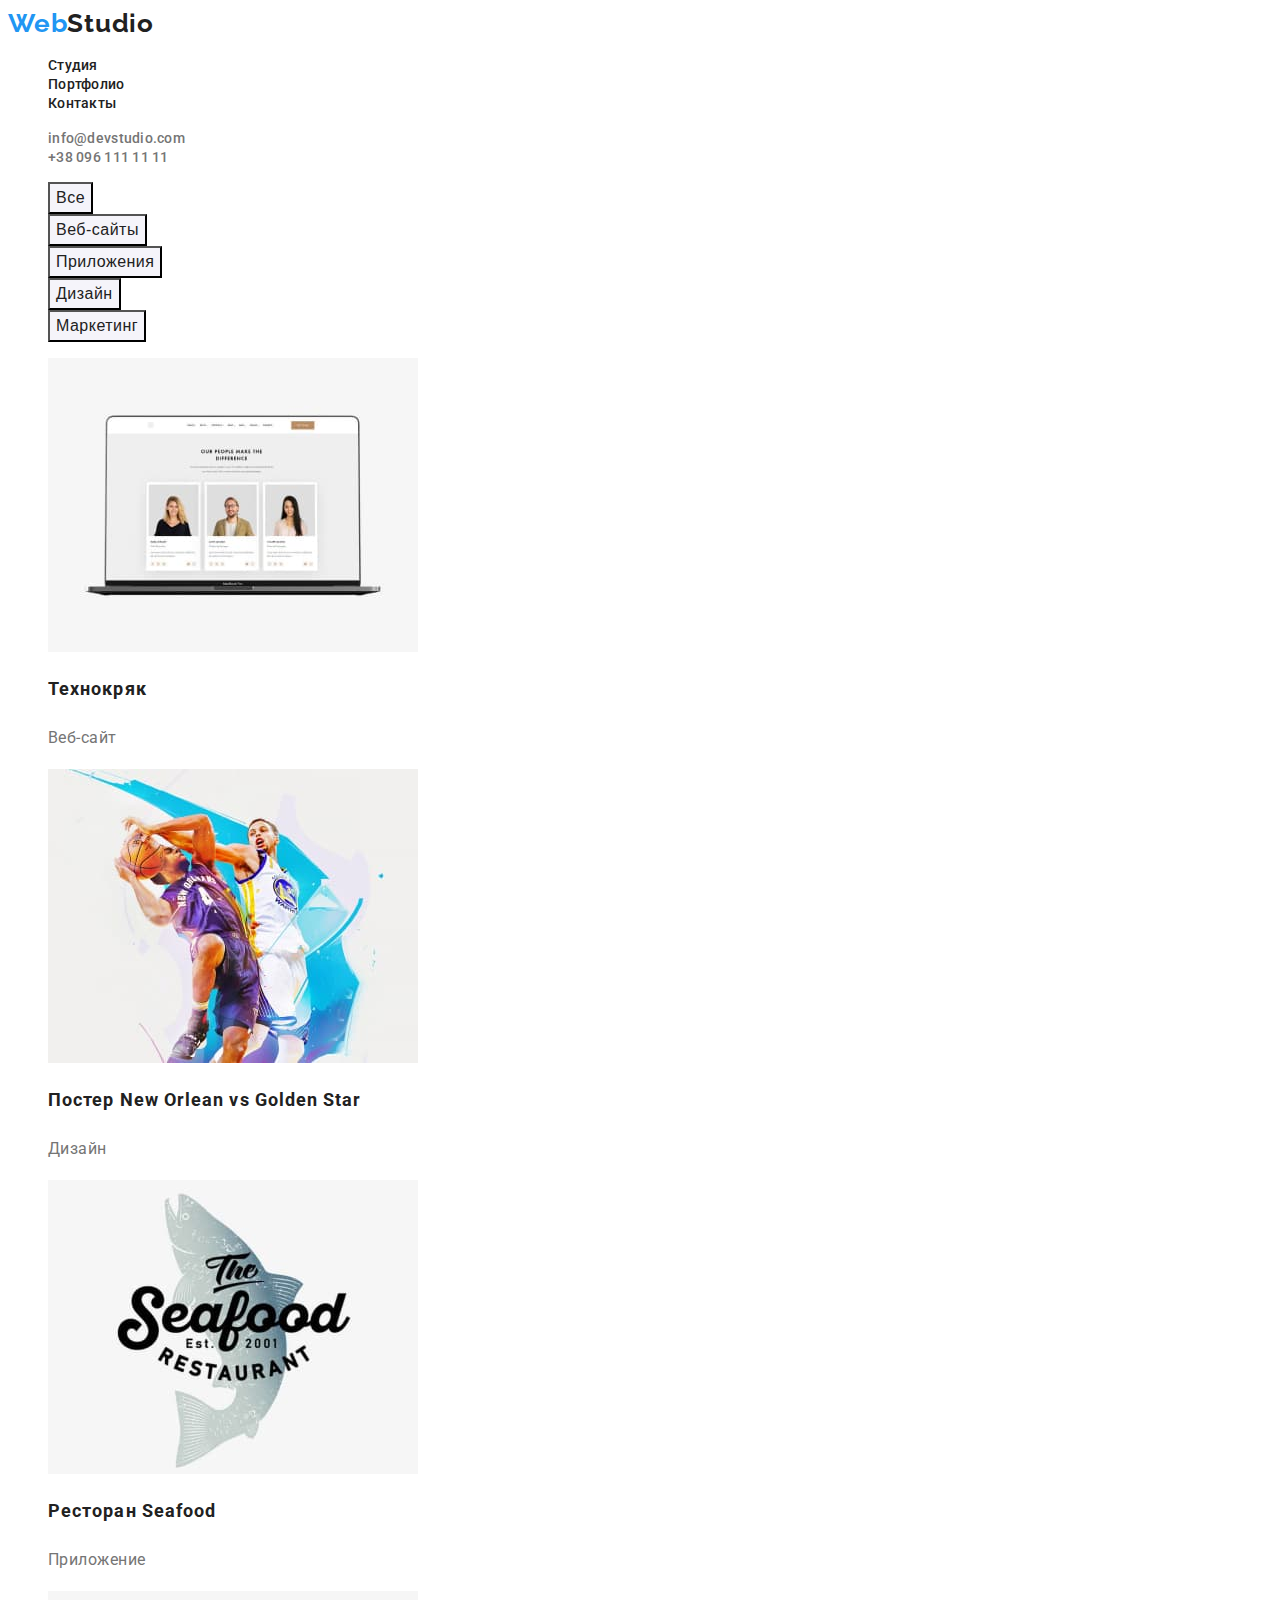
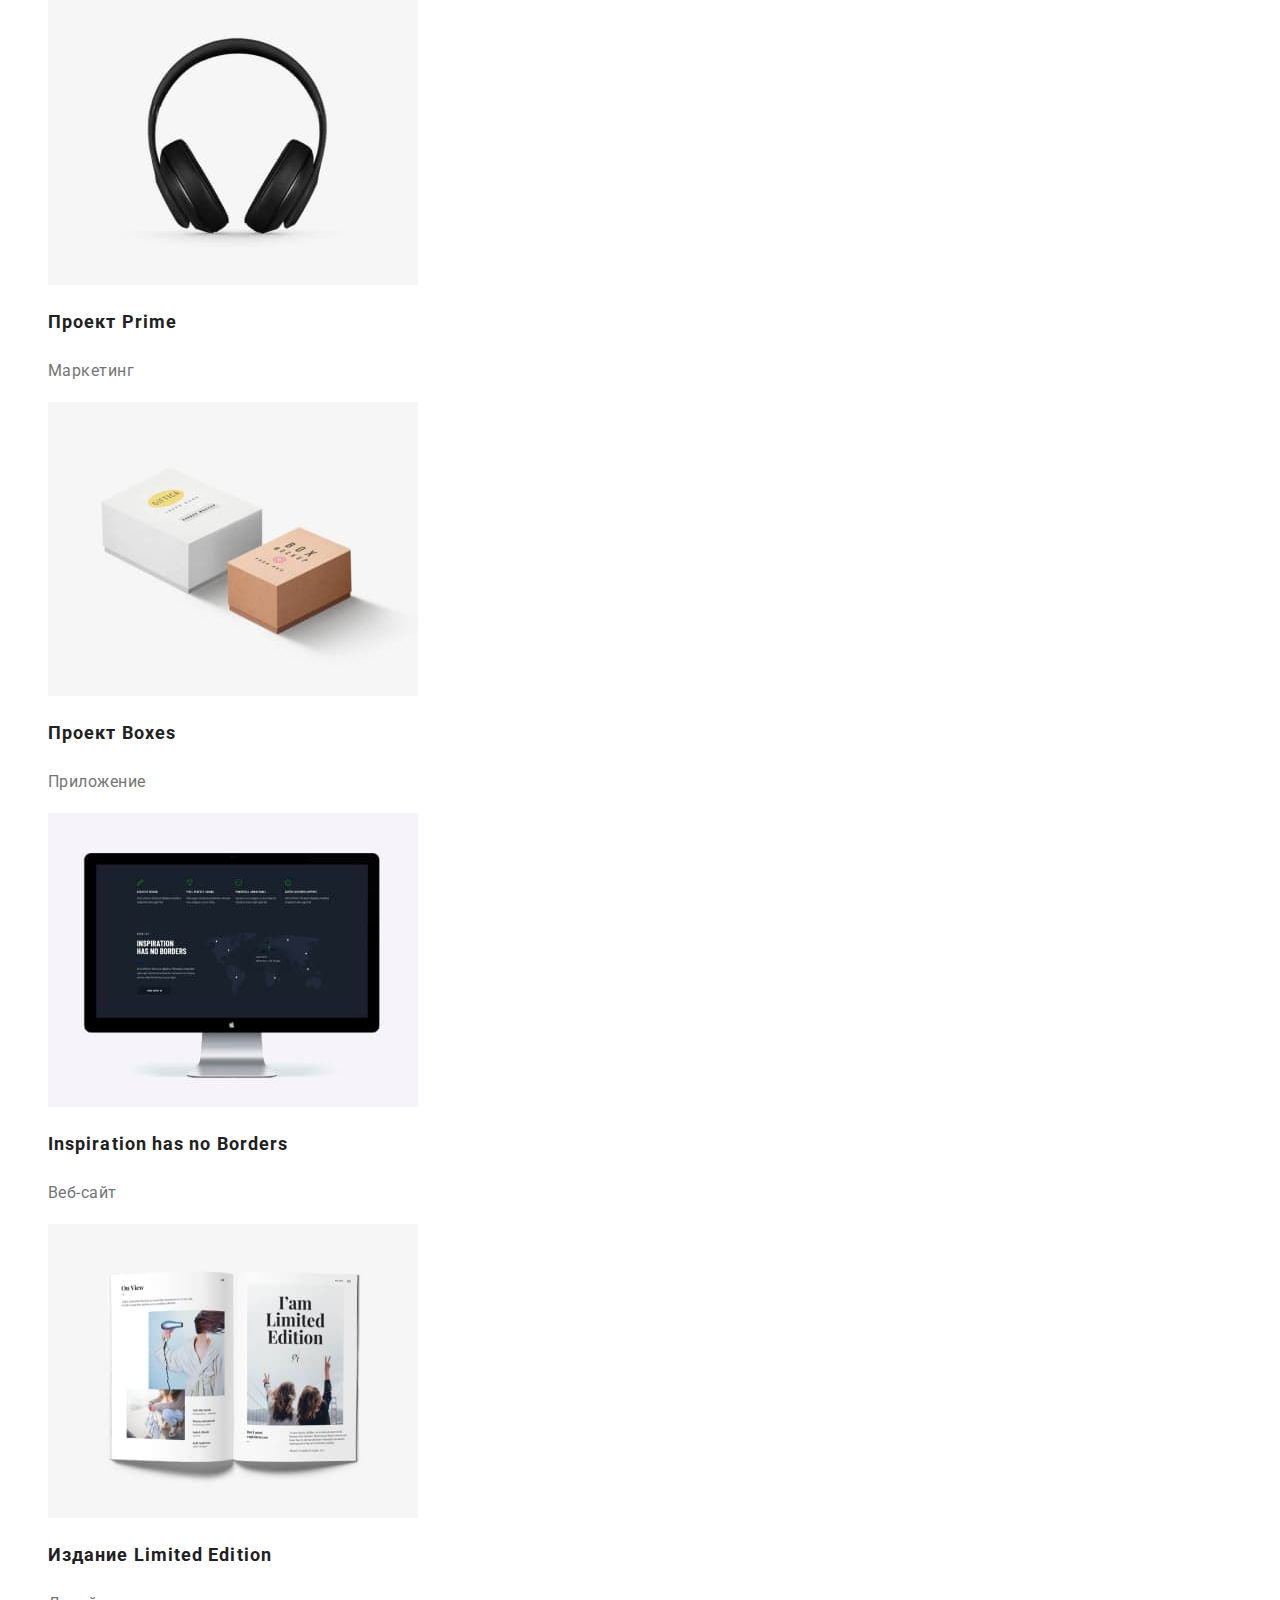
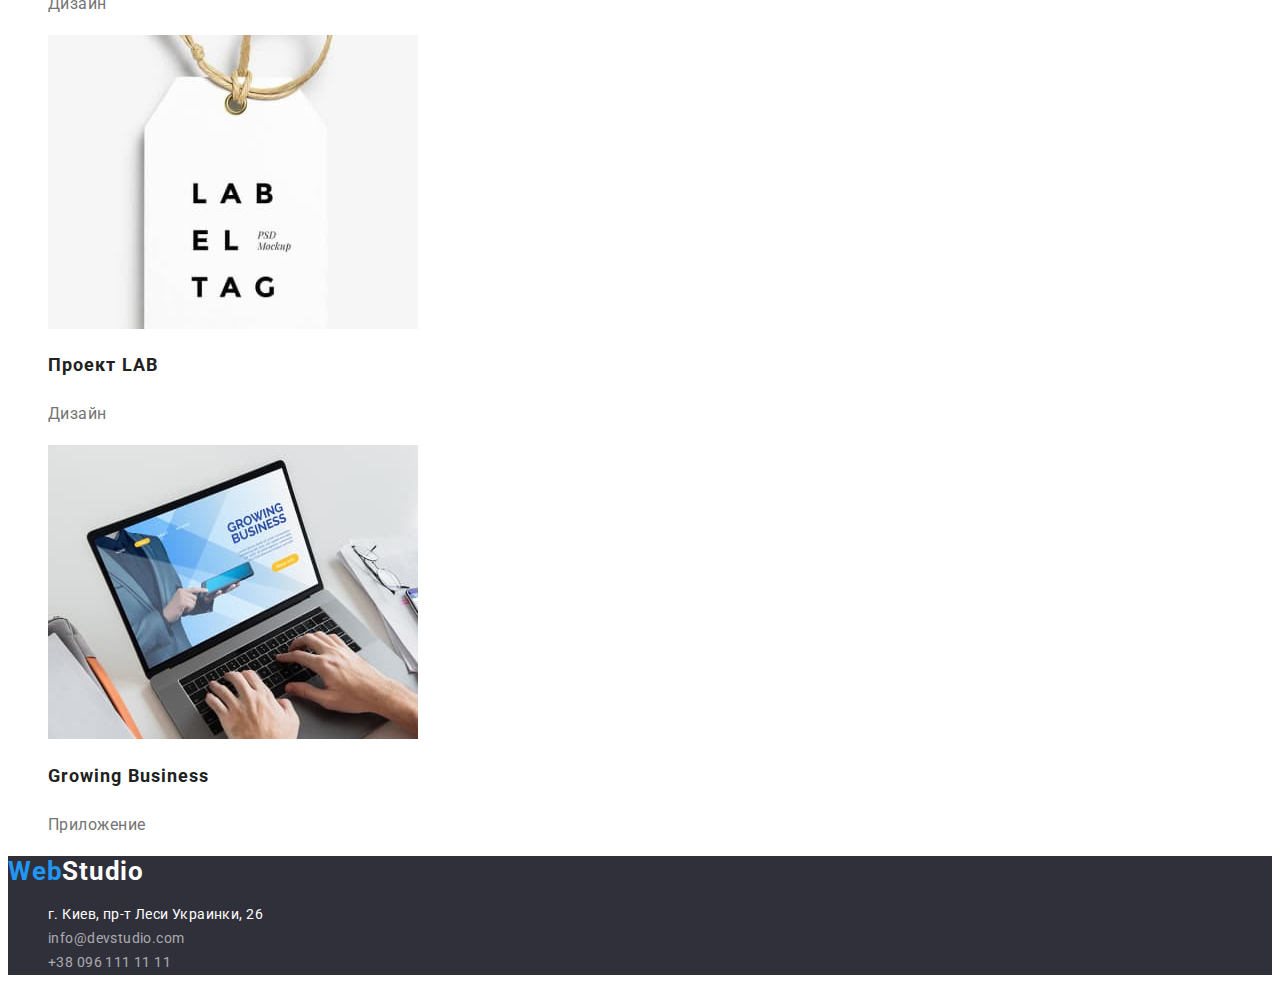
==== portfolio.html @ 075e5635 "111" ====
<!DOCTYPE html>
<html lang="ru">
<head>
    <link href="./css/styles.css" rel="stylesheet"> 
    <link rel="preconnect" href="https://fonts.googleapis.com">
    <link rel="preconnect" href="https://fonts.gstatic.com" crossorigin>
    <link href="https://fonts.googleapis.com/css2?family=Raleway:wght@700&family=Roboto:wght@400;500;700;900&display=swap" rel="stylesheet">
    <meta charset="UTF-8">
    <meta http-equiv="X-UA-Compatible" content="IE=edge">
    <meta name="viewport" content="width=device-width, initial-scale=1.0">
    <title>Portfolio</title>
</head>
<body>
    <!--Шапка страницы-->
    <header class="header">
        <a  class="link header-logo" href="index.html"><span class="logo-span">Web</span>Studio</a>
        <nav class="header-nav">
            <ul class="list header-list">
           <li class="header-item"><a href="index.html" class="link header-link">Студия</a></li>
           <li class="header-item"><a href="portfolio.html" class="link header-link">Портфолио</a></li>
           <li class="header-item"><a href="" class="link header-link">Контакты</a></li>
            </ul>
        </nav>
        <ul class="list header-contact-list">
            <li class="header-contact-item"><a href=" mailto:info@devstudio.com" class="link header-contact-mail">info@devstudio.com</a></li>
            <li class="header-contact-item"><a href="tel:+380961111111" class="link header-contact-tel">+38 096 111 11 11</a></li>
        </ul>
        
    </header>
<main>
    <!--Филтра-->
    <section class="filter">
        <ul class="list filter-list">
            <li class="filter-item"><button type="button" class="filter-button">Все</button></li>
            <li class="filter-item"><button type="button" class="filter-button">Веб-сайты</button></li>
            <li class="filter-item"><button type="button" class="filter-button">Приложения</button></li>
            <li class="filter-item"><button type="button" class="filter-button">Дизайн</button></li>
            <li class="filter-item"><button type="button" class="filter-button">Маркетинг</button></li>
        </ul>
     </section>
     <!--Портфолио-->
     <section class="portfolio">
         <ul class="list portfolio-list">
             <li class="portfolio-item">
                 <img src="./images/portfolio_img_1.jpg" alt="Ноутбук с изображением команды" width="370" height="294">
                 <h2 class="portfolio-project-name">Технокряк</h2>
                 <p class="portfolio-project-class">Веб-сайт</p>
             </li>
             <li class="portfolio-item">
                <img src="./images/portfolio_img_2.jpg" alt="Постер New Orlean vs Golden Star"  width="370" height="294">
                <h2 class="portfolio-project-name">Постер New Orlean vs Golden Star</h2>
                <p class="portfolio-project-class">Дизайн</p>
            </li>
            <li class="portfolio-item">
                <img src="./images/portfolio_img_3.jpg" alt="Логотип ресторана Seafood" width="370" height="294">
                <h2 class="portfolio-project-name">Ресторан Seafood</h2>
                <p class="portfolio-project-class">Приложение</p>
            </li>
            <li class="portfolio-item">
                <img src="./images/portfolio_img_4.jpg" alt="Наушники" width="370" height="294">
                <h2 class="portfolio-project-name">Проект Prime</h2>
                <p class="portfolio-project-class">Маркетинг</p>
            </li>
            <li class="portfolio-item">
                <img src="./images/portfolio_img_5.jpg" alt="Коробки" width="370" height="294">
                <h2 class="portfolio-project-name">Проект Boxes</h2>
                <p class="portfolio-project-class">Приложение</p>
            </li>
            <li class="portfolio-item">
                <img src="./images/portfolio_img_6.jpg" alt="Монитор с изображением Веб-сайта" width="370" height="294">
                <h2 class="portfolio-project-name">Inspiration has no Borders</h2>
                <p class="portfolio-project-class">Веб-сайт</p>
            </li>
            <li class="portfolio-item">
                <img src="./images/portfolio_img_7.jpg" alt="Издание Limited Edition" width="370" height="294">
                <h2 class="portfolio-project-name">Издание Limited Edition</h2>
                <p class="portfolio-project-class">Дизайн</p>
            </li>
            <li class="portfolio-item">
                <img src="./images/portfolio_img_8.jpg" alt="Етикетка с надписью LABEL TAG" width="370" height="294">
                <h2 class="portfolio-project-name">Проект LAB</h2>
                <p class="portfolio-project-class">Дизайн</p>
            </li>
            <li class="portfolio-item">
                <img src="./images/portfolio_img_9.jpg" alt="Розробка приложения Growing Business" width="370" height="294">
                <h2 class="portfolio-project-name">Growing Business</h2>
                <p class="portfolio-project-class">Приложение</p>
            </li>
         </ul>
     </section>


</main>
<footer class="footer">
    <a href="" class="link footer-logo"><span class="logo-span">Web</span>Studio</a>
    <address class="footer-address">
        <ul class="list footer-list">
        <li class="footer-item">
           <a href="https://goo.gl/maps/kdyRsUSUZegwHqDn6" target="_blank" rel="noopener noreferrer"  class="link footer-map">
          г. Киев, пр-т Леси Украинки, 26
           </a>
        </li> 
         <li class="footer-item">
           <a href="mailto:info@devstudio.com"  class="link footer-mail">info@devstudio.com</a>
         </li>
        <li class="footer-item">
          <a href="tel:+380961111111"  class="link footer-tel">+38 096 111 11 11</a>
        </li>
        </ul>
      </address>
</footer>
    
</body>
</html>
---- css/styles.css ----
:root{
--logo-color: #212121;
--light-logo-color: #ffffff;
--header-color: #212121;
--accent-color: #2196F3;
--filter-accent-color: #ffffff;
--filter-accent-background-colod: #2196F3;
--light-background-color: #ffffff;
--dark-background-color: #2F303A;
--gray-background-color: #F5F4FA;
--title-color: #212121;
--text-color: #757575; 
--main-title-color: #ffffff;
--team-background-color: #ffffff;
--team-text-color: #757575;
--contacts-color: #757575;
--address-color: #ffffff;
--filrer-text-color: #212121;
--filter-background-color:#F5F4FA;
--portfolio-name-color: #212121;
--portfolio-project-class-color:#757575;


}
body{
font-family: 'Roboto', sans-serif;
color: #212121;
}
.list{
    list-style: none;
}
.link {
    text-decoration: none;
}
button{
    cursor: pointer;
}
/*--------HEADER-----------*/
.header{
    background-color:var(--light-background-color);
}
.header-logo{
font-family: Raleway;
font-weight: bold;
font-size: 26px;
line-height: 1.19;
letter-spacing: 0.03em;
color: var(--logo-color);
}
.logo-span{
    color: #2196F3;
}
.header-link{
font-weight: 500;
font-size: 14px;
line-height: 1.14;
letter-spacing: 0.02em;
color:var(--header-color)
}
.header-link:hover {
    color: var(--accent-color);
}
.header-contact-mail,
.header-contact-tel{
font-weight: 500;
font-size: 14px;
line-height: 1.14;
letter-spacing: 0.02em;
color: var(--contacts-color);
}
.header-contact-mail:hover{
    color:var(--accent-color)
}.header-contact-tel:hover{
    color:var(--accent-color)
}
/*----------FOOTER---------*/
.footer{
    background-color: var(--dark-background-color);
}
.footer-logo{
font-weight: bold;
font-size: 26px;
line-height: 1.19;
letter-spacing: 0.03em;
color:var(--light-logo-color);
}
.footer-map{
font-weight: normal;
font-style: normal;
font-size: 14px;
line-height: 1.71;
letter-spacing: 0.03em;
color:var(--address-color)
}
.footer-mail,
.footer-tel{
font-style: normal;
font-weight: normal;
font-size: 14px;
line-height: 1.71;
letter-spacing: 0.03em;
color: rgba(255, 255, 255, 0.6);
}


/*---------HERO--------*/
.hero{
    background-color: var(--dark-background-color);
}
.hero-title{
font-weight: 900;
font-size: 44px;
line-height: 1.36;
color:var(--main-title-color)
}
.hero-button{
font-weight: bold;
font-size: 16px;
line-height: 1.875;
letter-spacing: 0.06em;
color: #ffffff;
background-color: #2196F3;
}
/*---------ABOUT----------*/
.about{
background-color: var(--light-background-color);
}
.about-title{
font-weight: bold;
font-size: 14px;
line-height: 1.14;
letter-spacing: 0.03em;
color: var(--title-color);
}
.about-text{
font-weight: normal;
font-size: 14px;
line-height: 1.71;
letter-spacing: 0.03em;
color: var(--text-color);
}
/*----------WORK----------*/
.work{
    background-color: var(--light-background-color);
}
.work-title{
font-weight: bold;
font-size: 36px;
line-height: 1.16;
letter-spacing: 0.03em;
color: var(--title-color);
}
/*---------TEAM------------*/
.team{
    background-color: var(--gray-background-color);
}
.team-title{
font-weight: bold;
font-size: 36px;
line-height: 42px;
letter-spacing: 0.03em;
}
.team-item{
    background-color: var(--team-background-color);
}
.team-people{
font-weight: 500;
font-size: 16px;
line-height: 1.18;
letter-spacing: 0.03em;
color: var(--title-color);
}
.team-position{
font-weight: normal;
font-size: 16px;
line-height: 1.18;
letter-spacing: 0.03em;
color: var(--team-text-color);
}

/*--------------------PORTFOLIO-------------------*/

.filter{
    background-color: var(--light-background-color);
}


.filter-button{
font-weight: 500;
font-size: 16px;
line-height: 1.625;
letter-spacing: 0.03em;
color:var(--filrer-text-color);
background-color: var(--filter-background-color);
}
.filter-button:hover{
color: var(--filter-accent-color);
background-color: var(--filter-accent-background-colod);
}
.portfolio{
    background-color: var(--light-background-color);
}
.portfolio-item{
    background-color: var(--light-background-color);
}
.portfolio-project-name{
    font-weight: bold;
    font-size: 18px;
    line-height: 2;
    letter-spacing: 0.06em;
    color: var(--portfolio-name-color);
}
.portfolio-project-class{
    font-weight: normal;
    font-size: 16px;
    line-height: 1.875;
    letter-spacing: 0.03em;
    color: var(--portfolio-project-class-color);
}
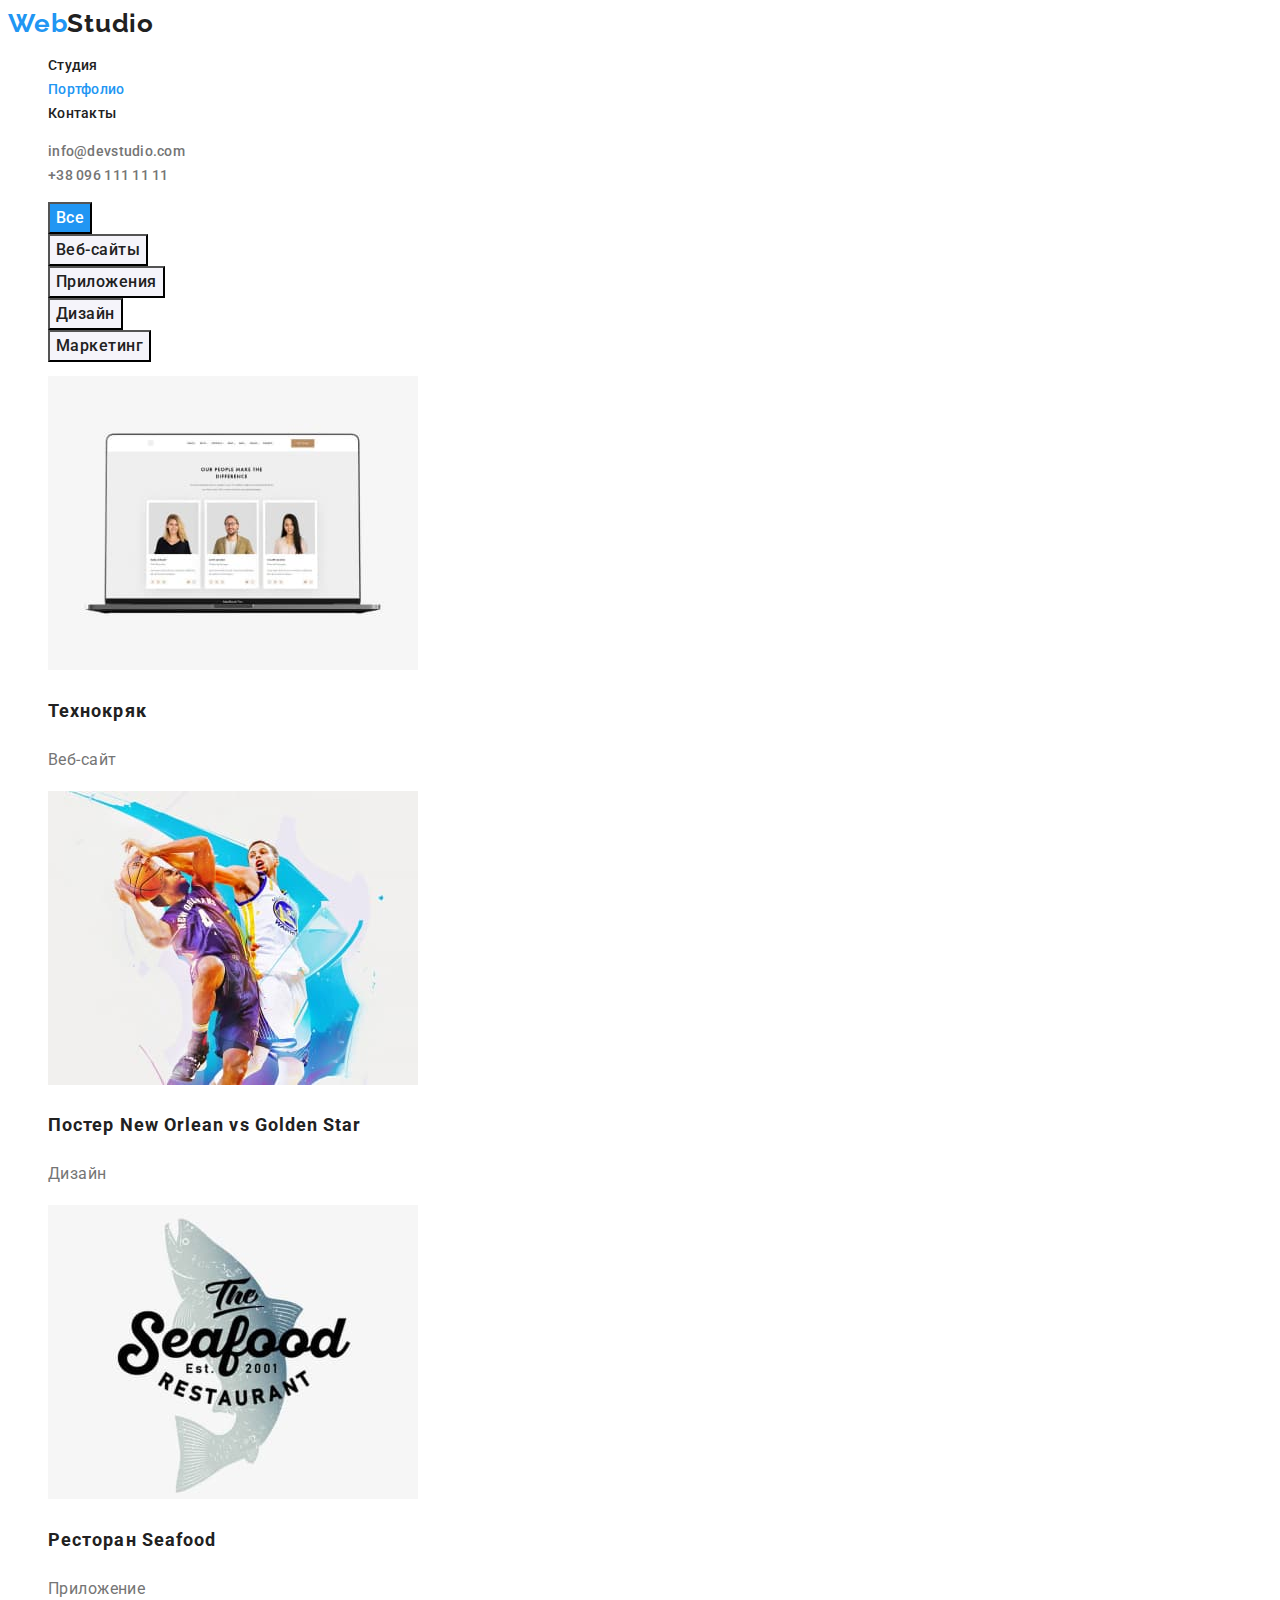
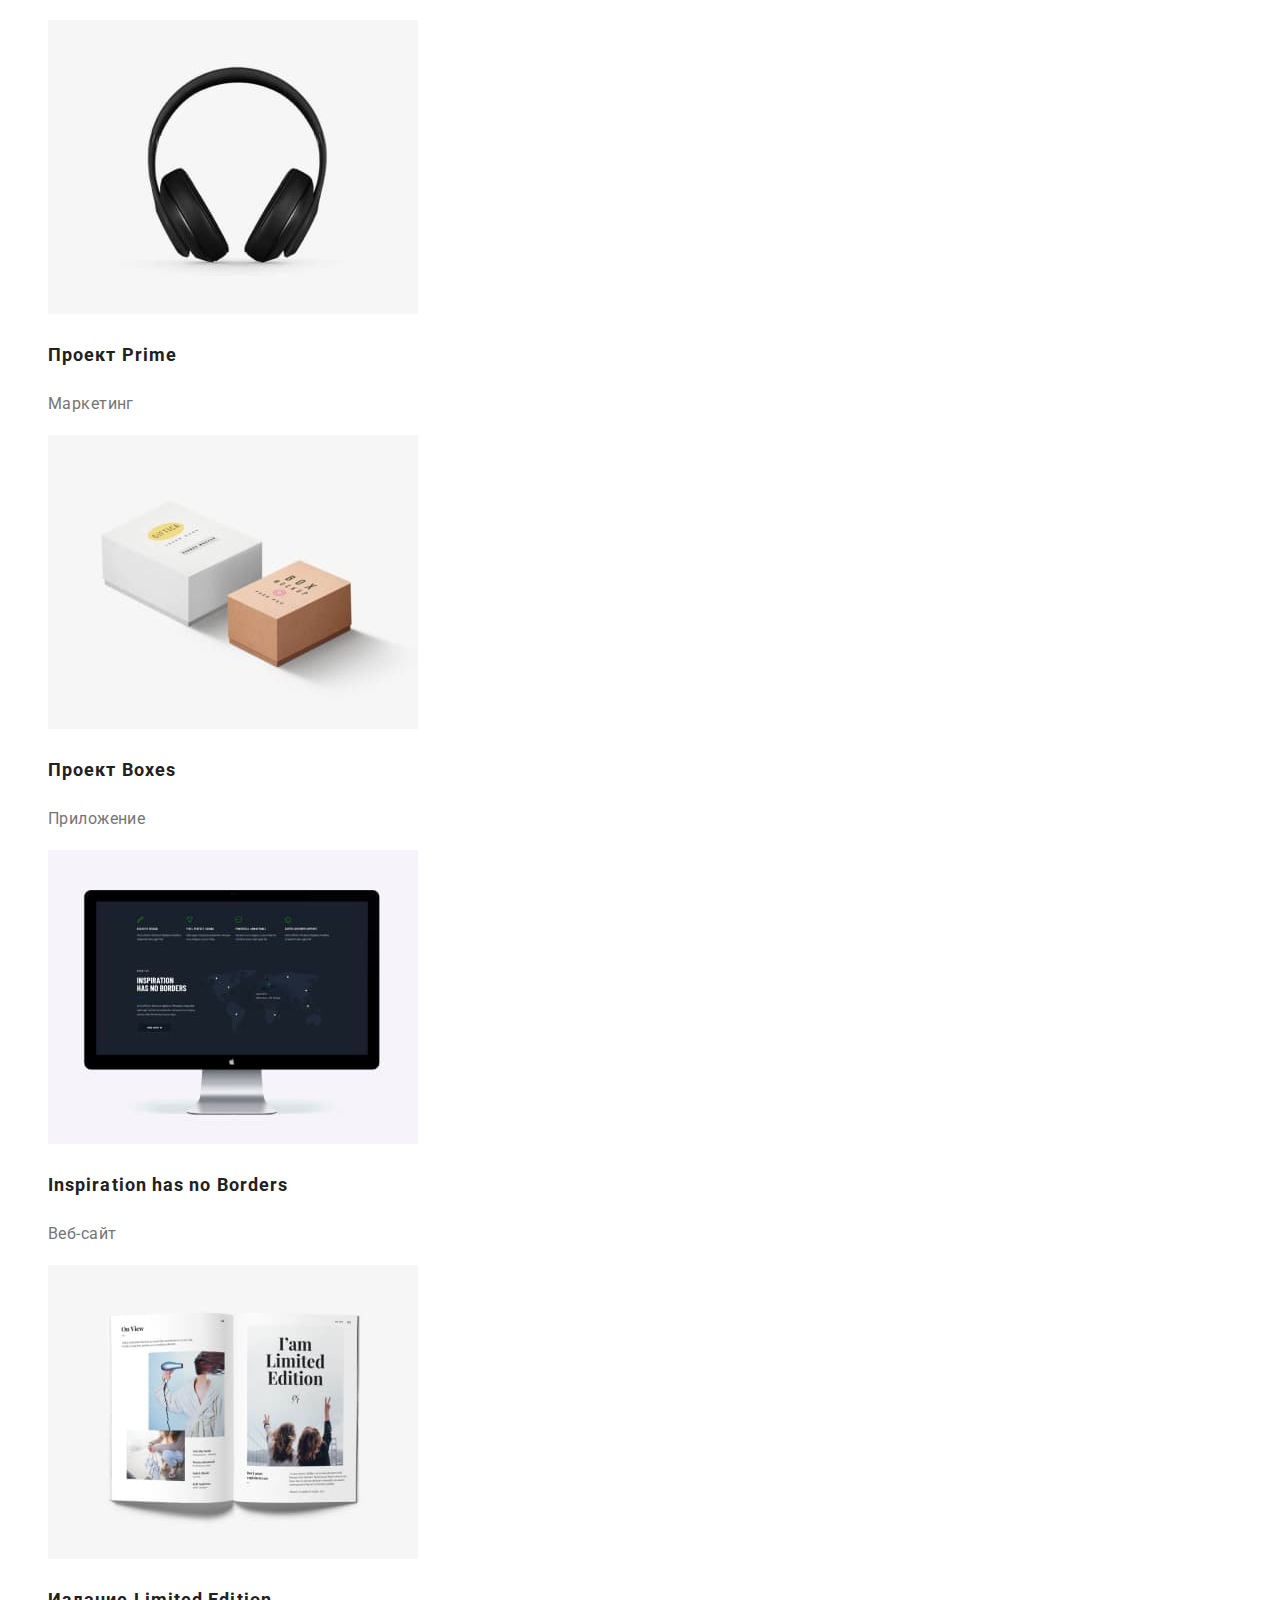
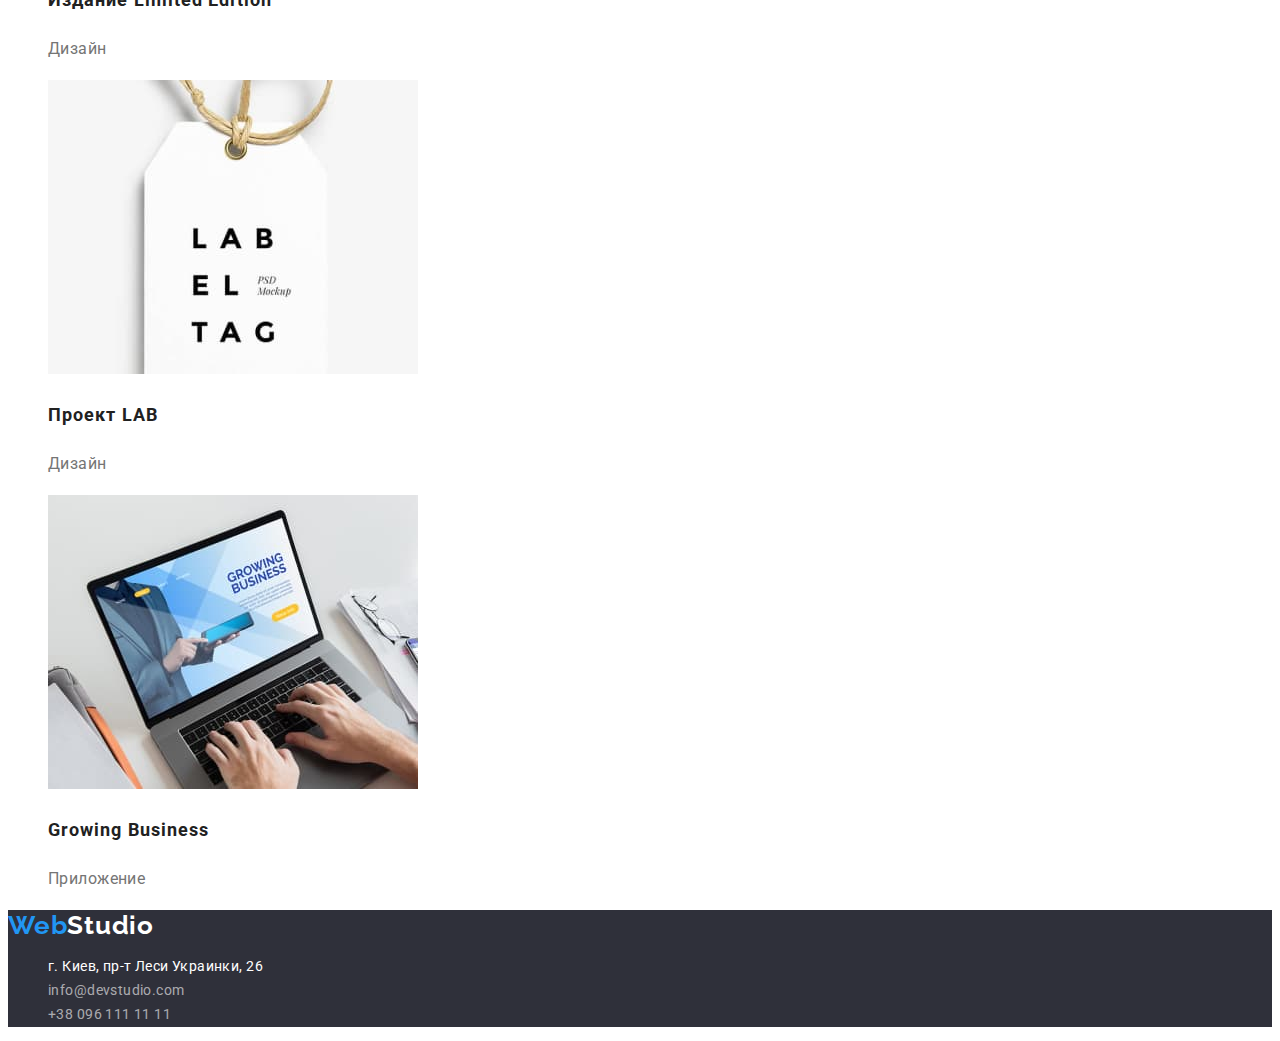
==== commit 41696058: "допрацьоване дз2" ====
--- a/portfolio.html
+++ b/portfolio.html
@@ -11,80 +11,96 @@
     <title>Portfolio</title>
 </head>
 <body>
-    <!--Шапка страницы-->
-    <header class="header">
-        <a  class="link header-logo" href="index.html"><span class="logo-span">Web</span>Studio</a>
+<header class="header">
+        <a  class="link logo" href="index.html">Web<span class="header-logo-span">Studio</span></a>
         <nav class="header-nav">
             <ul class="list header-list">
-           <li class="header-item"><a href="index.html" class="link header-link">Студия</a></li>
-           <li class="header-item"><a href="portfolio.html" class="link header-link">Портфолио</a></li>
+           <li class="header-item"><a href="index.html" class="link header-link ">Студия</a></li>
+           <li class="header-item"><a href="portfolio.html" class="link header-link current-link">Портфолио</a></li>
            <li class="header-item"><a href="" class="link header-link">Контакты</a></li>
             </ul>
         </nav>
         <ul class="list header-contact-list">
-            <li class="header-contact-item"><a href=" mailto:info@devstudio.com" class="link header-contact-mail">info@devstudio.com</a></li>
-            <li class="header-contact-item"><a href="tel:+380961111111" class="link header-contact-tel">+38 096 111 11 11</a></li>
+            <li class="header-contact-item"><a href=" mailto:info@devstudio.com" class="link header-link">info@devstudio.com</a></li>
+            <li class="header-contact-item"><a href="tel:+380961111111" class="link header-link">+38 096 111 11 11</a></li>
         </ul>
         
-    </header>
+</header>
 <main>
-    <!--Филтра-->
-    <section class="filter">
+ <!--Портфолио-->
+    <section class="portfolio">
+        <h1 class="visually-hidden">Нашы работы</h1>
         <ul class="list filter-list">
-            <li class="filter-item"><button type="button" class="filter-button">Все</button></li>
+            <li class="filter-item"><button type="button" class="filter-button current-filter">Все</button></li>
             <li class="filter-item"><button type="button" class="filter-button">Веб-сайты</button></li>
             <li class="filter-item"><button type="button" class="filter-button">Приложения</button></li>
             <li class="filter-item"><button type="button" class="filter-button">Дизайн</button></li>
             <li class="filter-item"><button type="button" class="filter-button">Маркетинг</button></li>
         </ul>
-     </section>
-     <!--Портфолио-->
-     <section class="portfolio">
+
          <ul class="list portfolio-list">
              <li class="portfolio-item">
+                <a href="" target="_blank" rel="noopener noreferrer" class="link">
                  <img src="./images/portfolio_img_1.jpg" alt="Ноутбук с изображением команды" width="370" height="294">
                  <h2 class="portfolio-project-name">Технокряк</h2>
                  <p class="portfolio-project-class">Веб-сайт</p>
+                </a>
              </li>
              <li class="portfolio-item">
+                <a href="" target="_blank" rel="noopener noreferrer" class="link">
                 <img src="./images/portfolio_img_2.jpg" alt="Постер New Orlean vs Golden Star"  width="370" height="294">
                 <h2 class="portfolio-project-name">Постер New Orlean vs Golden Star</h2>
                 <p class="portfolio-project-class">Дизайн</p>
+                </a>
             </li>
             <li class="portfolio-item">
+                <a href="" target="_blank" rel="noopener noreferrer" class="link">
                 <img src="./images/portfolio_img_3.jpg" alt="Логотип ресторана Seafood" width="370" height="294">
                 <h2 class="portfolio-project-name">Ресторан Seafood</h2>
                 <p class="portfolio-project-class">Приложение</p>
+                </a>
             </li>
             <li class="portfolio-item">
+                <a href="" target="_blank" rel="noopener noreferrer" class="link">
                 <img src="./images/portfolio_img_4.jpg" alt="Наушники" width="370" height="294">
                 <h2 class="portfolio-project-name">Проект Prime</h2>
                 <p class="portfolio-project-class">Маркетинг</p>
+                </a>
             </li>
             <li class="portfolio-item">
+                <a href="" target="_blank" rel="noopener noreferrer" class="link">
                 <img src="./images/portfolio_img_5.jpg" alt="Коробки" width="370" height="294">
                 <h2 class="portfolio-project-name">Проект Boxes</h2>
                 <p class="portfolio-project-class">Приложение</p>
+                </a>
             </li>
             <li class="portfolio-item">
+                <a href="" target="_blank" rel="noopener noreferrer" class="link">
                 <img src="./images/portfolio_img_6.jpg" alt="Монитор с изображением Веб-сайта" width="370" height="294">
                 <h2 class="portfolio-project-name">Inspiration has no Borders</h2>
                 <p class="portfolio-project-class">Веб-сайт</p>
+                </a>
             </li>
             <li class="portfolio-item">
+                <a href="" target="_blank" rel="noopener noreferrer" class="link">
                 <img src="./images/portfolio_img_7.jpg" alt="Издание Limited Edition" width="370" height="294">
                 <h2 class="portfolio-project-name">Издание Limited Edition</h2>
                 <p class="portfolio-project-class">Дизайн</p>
+                </a>
             </li>
             <li class="portfolio-item">
+                <a href="" target="_blank" rel="noopener noreferrer" class="link">
                 <img src="./images/portfolio_img_8.jpg" alt="Етикетка с надписью LABEL TAG" width="370" height="294">
                 <h2 class="portfolio-project-name">Проект LAB</h2>
                 <p class="portfolio-project-class">Дизайн</p>
+                </a>
             </li>
             <li class="portfolio-item">
+                <a href="" target="_blank" rel="noopener noreferrer" class="link">
                 <img src="./images/portfolio_img_9.jpg" alt="Розробка приложения Growing Business" width="370" height="294">
                 <h2 class="portfolio-project-name">Growing Business</h2>
                 <p class="portfolio-project-class">Приложение</p>
+                </a>
             </li>
          </ul>
      </section>
@@ -92,19 +108,19 @@
 
 </main>
 <footer class="footer">
-    <a href="" class="link footer-logo"><span class="logo-span">Web</span>Studio</a>
+    <a href="" class="link logo">Web<span class="footer-logo-span">Studio</span></a>
     <address class="footer-address">
         <ul class="list footer-list">
         <li class="footer-item">
-           <a href="https://goo.gl/maps/kdyRsUSUZegwHqDn6" target="_blank" rel="noopener noreferrer"  class="link footer-map">
+           <a href="https://goo.gl/maps/kdyRsUSUZegwHqDn6" target="_blank" rel="noopener noreferrer"  class="link footer-link">
           г. Киев, пр-т Леси Украинки, 26
            </a>
         </li> 
          <li class="footer-item">
-           <a href="mailto:info@devstudio.com"  class="link footer-mail">info@devstudio.com</a>
+           <a href="mailto:info@devstudio.com"  class="link footer-link">info@devstudio.com</a>
          </li>
         <li class="footer-item">
-          <a href="tel:+380961111111"  class="link footer-tel">+38 096 111 11 11</a>
+          <a href="tel:+380961111111"  class="link footer-link">+38 096 111 11 11</a>
         </li>
         </ul>
       </address>
--- a/css/styles.css
+++ b/css/styles.css
@@ -1,45 +1,55 @@
 :root{
---logo-color: #212121;
---light-logo-color: #ffffff;
---header-color: #212121;
+--logo-color: #2196F3;
+--light-text-color: #ffffff;
+--dark-text-color: #212121;
 --accent-color: #2196F3;
---filter-accent-color: #ffffff;
---filter-accent-background-colod: #2196F3;
+--text-color: #757575; 
+
 --light-background-color: #ffffff;
 --dark-background-color: #2F303A;
 --gray-background-color: #F5F4FA;
---title-color: #212121;
---text-color: #757575; 
---main-title-color: #ffffff;
---team-background-color: #ffffff;
---team-text-color: #757575;
---contacts-color: #757575;
---address-color: #ffffff;
---filrer-text-color: #212121;
---filter-background-color:#F5F4FA;
---portfolio-name-color: #212121;
---portfolio-project-class-color:#757575;
+
 
 
 }
 body{
 font-family: 'Roboto', sans-serif;
-color: #212121;
+font-size: 14px;
+line-height: 1.71;
+letter-spacing: 0.03em;
+color: var(--text-color);
 }
 .list{
     list-style: none;
 }
 .link {
     text-decoration: none;
+    color: inherit;
 }
 button{
     cursor: pointer;
+    font-family: inherit;
 }
+address{
+    font-style: inherit;
+}
+
+.visually-hidden {
+    position: absolute;
+    white-space: nowrap;
+    width: 1px;
+    height: 1px;
+    overflow: hidden;
+    border: 0;
+    padding: 0;
+    clip: rect(0 0 0 0);
+    clip-path: inset(50%);
+    margin: -1px;}
+
+
 /*--------HEADER-----------*/
-.header{
-    background-color:var(--light-background-color);
-}
-.header-logo{
+
+.logo {
 font-family: Raleway;
 font-weight: bold;
 font-size: 26px;
@@ -47,59 +57,40 @@
 letter-spacing: 0.03em;
 color: var(--logo-color);
 }
-.logo-span{
-    color: #2196F3;
+.header-logo-span{
+color:var(--dark-text-color)
+}
+.header-list{
+    color:var(--dark-text-color);
 }
 .header-link{
 font-weight: 500;
-font-size: 14px;
 line-height: 1.14;
 letter-spacing: 0.02em;
-color:var(--header-color)
+
 }
-.header-link:hover {
+.header-link:hover,
+.header-link:focus,
+.current-link {
     color: var(--accent-color);
 }
-.header-contact-mail,
-.header-contact-tel{
-font-weight: 500;
-font-size: 14px;
-line-height: 1.14;
-letter-spacing: 0.02em;
-color: var(--contacts-color);
-}
-.header-contact-mail:hover{
-    color:var(--accent-color)
-}.header-contact-tel:hover{
-    color:var(--accent-color)
-}
+
 /*----------FOOTER---------*/
 .footer{
     background-color: var(--dark-background-color);
 }
-.footer-logo{
-font-weight: bold;
-font-size: 26px;
-line-height: 1.19;
-letter-spacing: 0.03em;
-color:var(--light-logo-color);
+.footer-logo-span{
+color:var(--light-text-color);
 }
-.footer-map{
-font-weight: normal;
-font-style: normal;
-font-size: 14px;
-line-height: 1.71;
-letter-spacing: 0.03em;
-color:var(--address-color)
+.footer-link[target="_blank"]{
+color:var(--light-text-color)
 }
-.footer-mail,
-.footer-tel{
-font-style: normal;
-font-weight: normal;
-font-size: 14px;
-line-height: 1.71;
-letter-spacing: 0.03em;
+.footer-link{
 color: rgba(255, 255, 255, 0.6);
+}
+.footer-link:hover,
+.footer-link:focus{
+    color: var(--accent-color);
 }
 
 
@@ -111,78 +102,56 @@
 font-weight: 900;
 font-size: 44px;
 line-height: 1.36;
-color:var(--main-title-color)
+letter-spacing: 0.06em;
+text-transform: uppercase;
+color:var(--light-text-color)
 }
 .hero-button{
 font-weight: bold;
 font-size: 16px;
 line-height: 1.875;
 letter-spacing: 0.06em;
-color: #ffffff;
-background-color: #2196F3;
+color: var(--light-text-color);
+background-color:var(--accent-color);
 }
 /*---------ABOUT----------*/
-.about{
-background-color: var(--light-background-color);
-}
+
+
 .about-title{
-font-weight: bold;
 font-size: 14px;
 line-height: 1.14;
 letter-spacing: 0.03em;
-color: var(--title-color);
+text-transform: uppercase;
+color:var(--dark-text-color);
 }
-.about-text{
-font-weight: normal;
-font-size: 14px;
-line-height: 1.71;
-letter-spacing: 0.03em;
-color: var(--text-color);
-}
+
 /*----------WORK----------*/
-.work{
-    background-color: var(--light-background-color);
-}
-.work-title{
-font-weight: bold;
+
+.section-title{
 font-size: 36px;
 line-height: 1.16;
-letter-spacing: 0.03em;
-color: var(--title-color);
+color:var(--dark-text-color);
 }
 /*---------TEAM------------*/
 .team{
     background-color: var(--gray-background-color);
 }
-.team-title{
-font-weight: bold;
-font-size: 36px;
-line-height: 42px;
-letter-spacing: 0.03em;
-}
+
 .team-item{
-    background-color: var(--team-background-color);
+    background-color:var(--light-background-color);
 }
 .team-people{
 font-weight: 500;
+color:var(--dark-text-color);
+}
+.team-position,
+.team-people {
 font-size: 16px;
 line-height: 1.18;
-letter-spacing: 0.03em;
-color: var(--title-color);
-}
-.team-position{
-font-weight: normal;
-font-size: 16px;
-line-height: 1.18;
-letter-spacing: 0.03em;
-color: var(--team-text-color);
+
 }
 
 /*--------------------PORTFOLIO-------------------*/
-
-.filter{
-    background-color: var(--light-background-color);
-}
 
 
 .filter-button{
@@ -190,31 +159,29 @@
 font-size: 16px;
 line-height: 1.625;
 letter-spacing: 0.03em;
-color:var(--filrer-text-color);
-background-color: var(--filter-background-color);
+color:var(--dark-text-color);
+background-color:var(--gray-background-color);
 }
-.filter-button:hover{
-color: var(--filter-accent-color);
-background-color: var(--filter-accent-background-colod);
+
+
+.filter-button:hover,
+.filter-button:focus,
+.current-filter {
+color:var(--light-text-color);
+background-color:var(--accent-color);
 }
-.portfolio{
-    background-color: var(--light-background-color);
-}
-.portfolio-item{
-    background-color: var(--light-background-color);
-}
+
+
 .portfolio-project-name{
-    font-weight: bold;
     font-size: 18px;
     line-height: 2;
     letter-spacing: 0.06em;
-    color: var(--portfolio-name-color);
+    color:var(--dark-text-color);
 }
 .portfolio-project-class{
     font-weight: normal;
     font-size: 16px;
     line-height: 1.875;
-    letter-spacing: 0.03em;
-    color: var(--portfolio-project-class-color);
+ 
 }
 
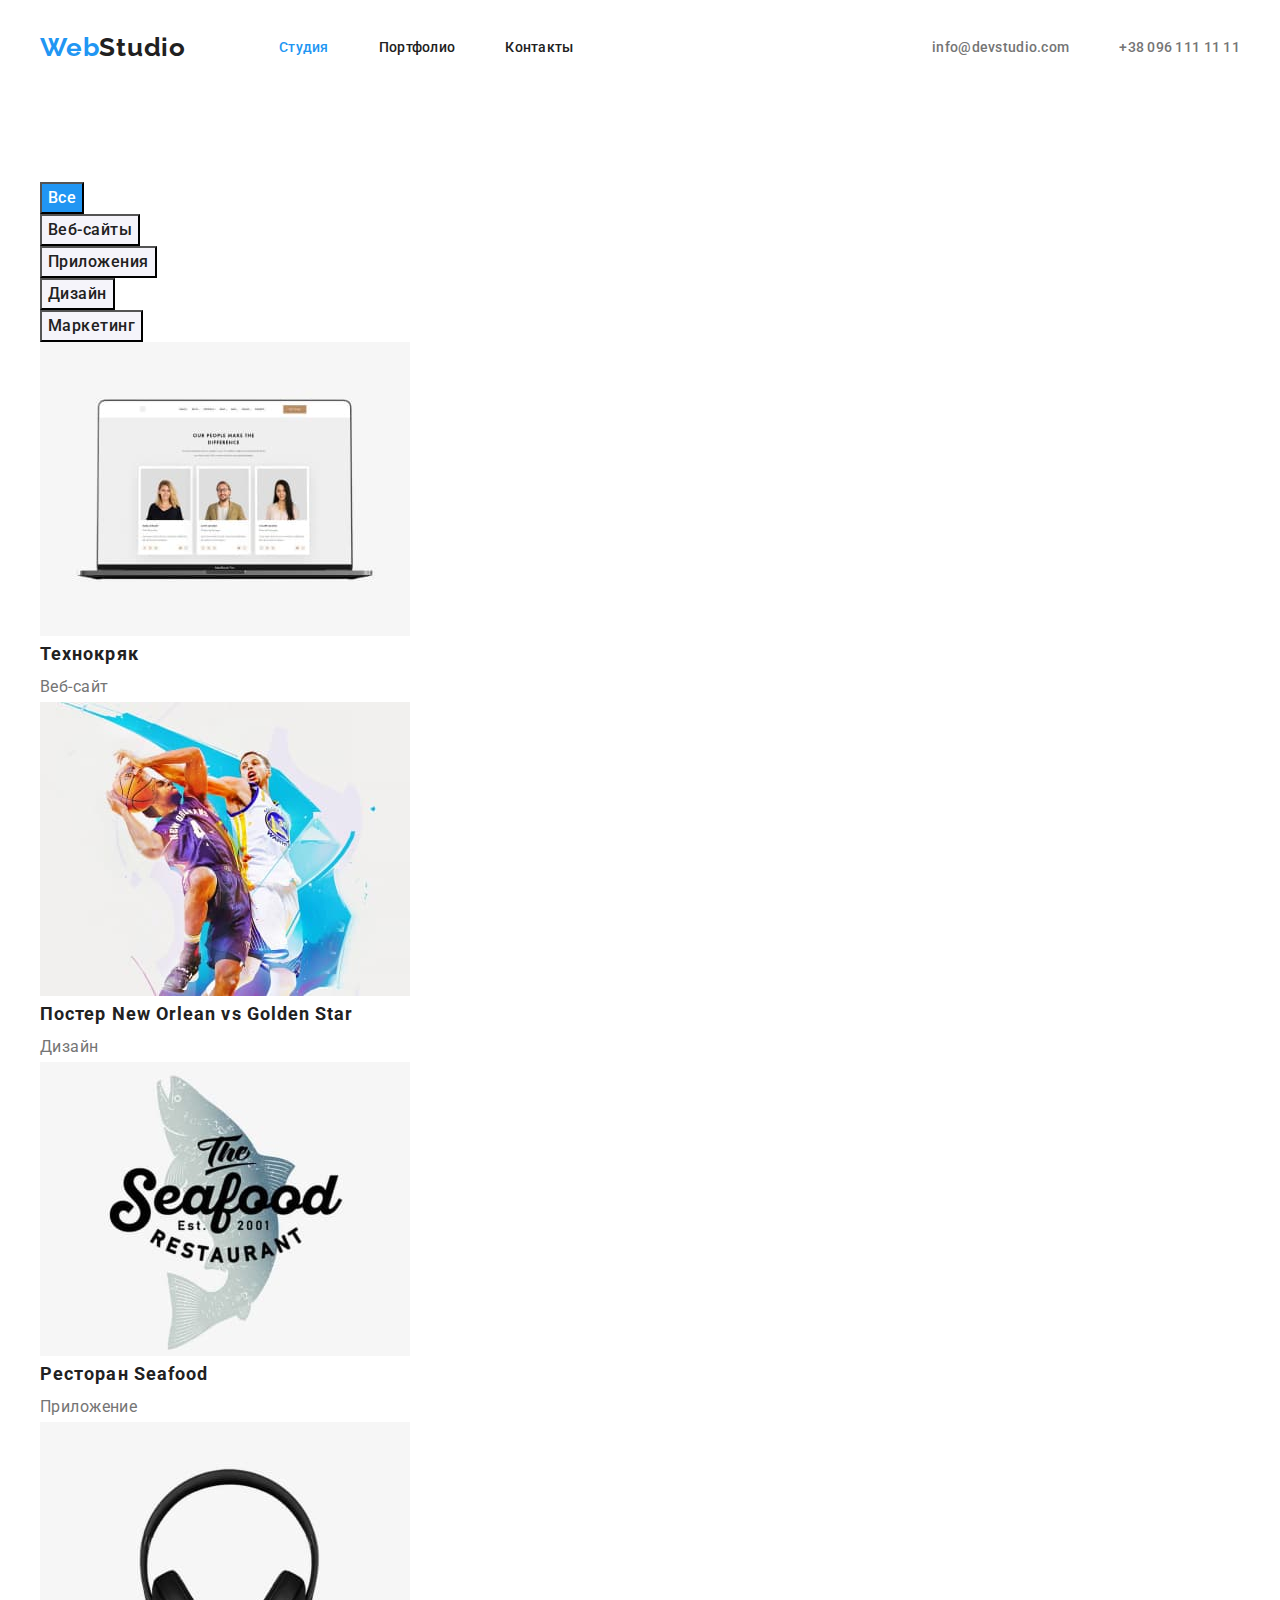
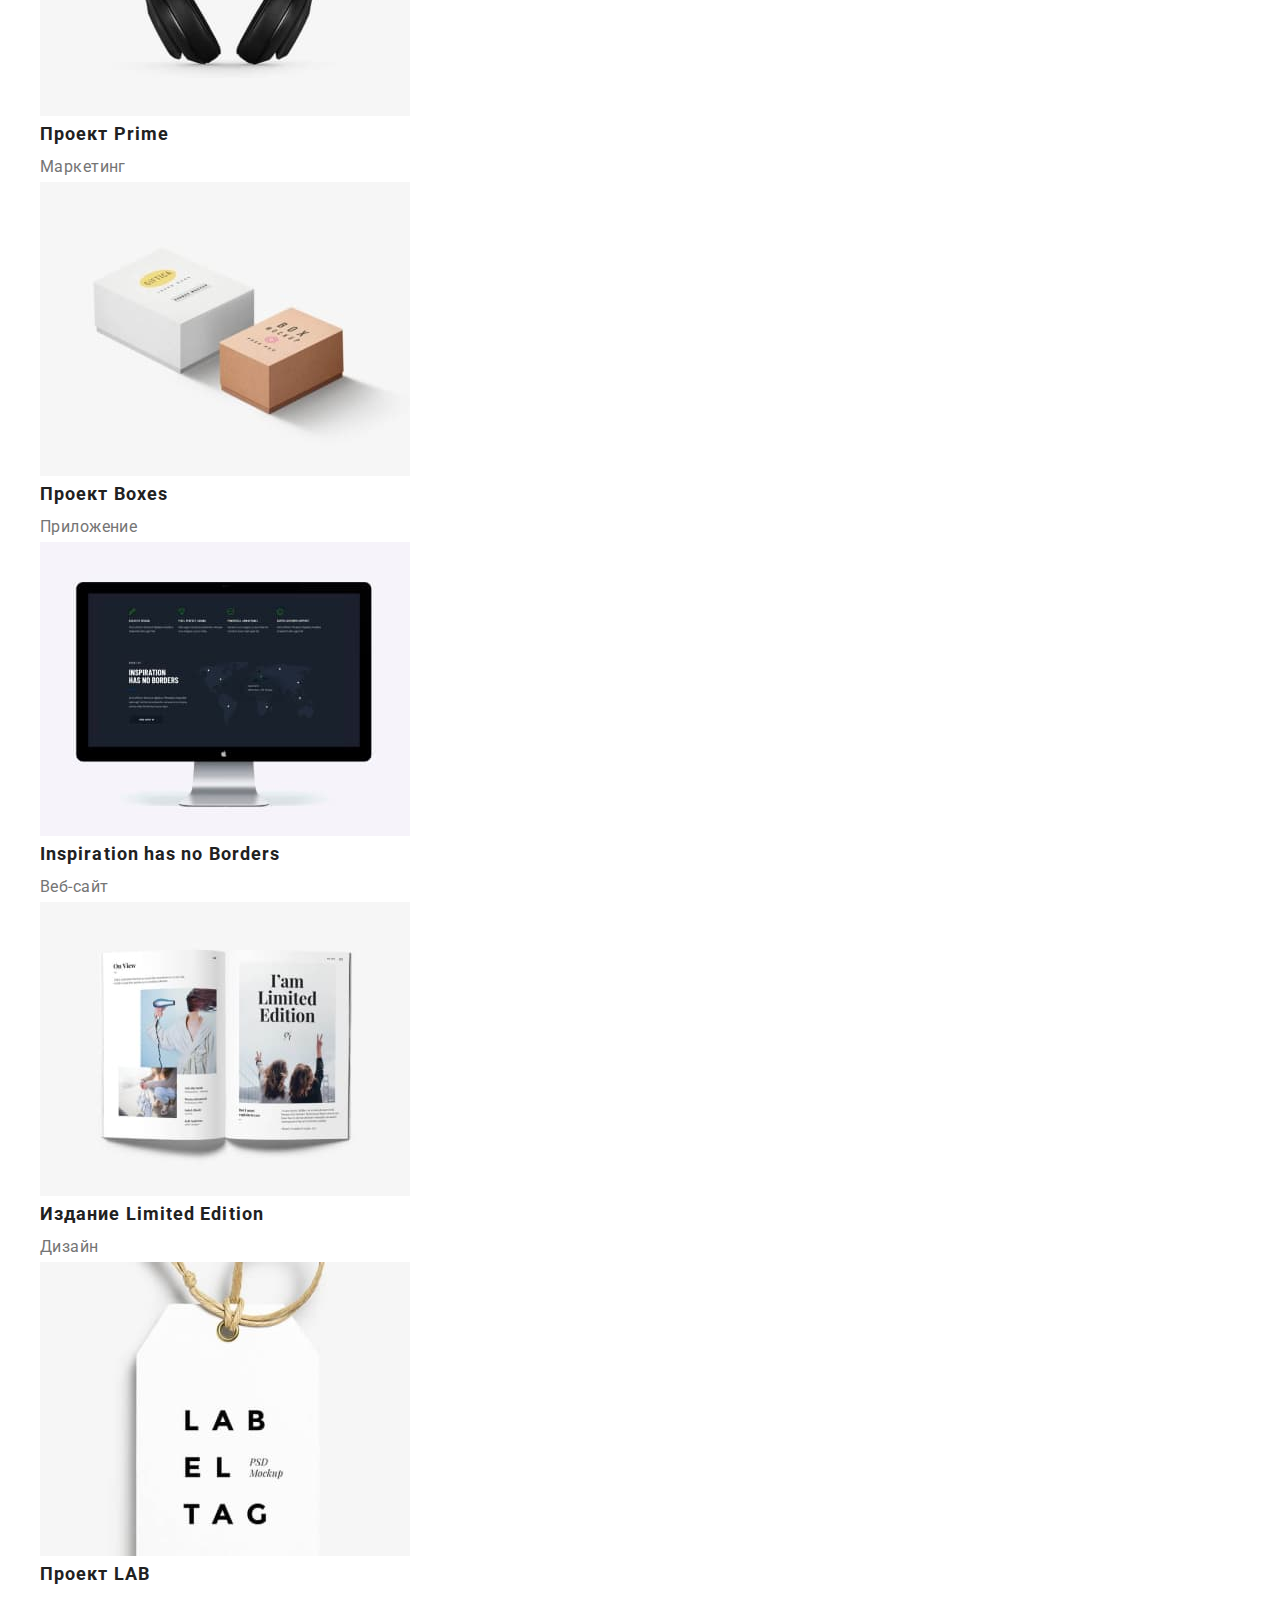
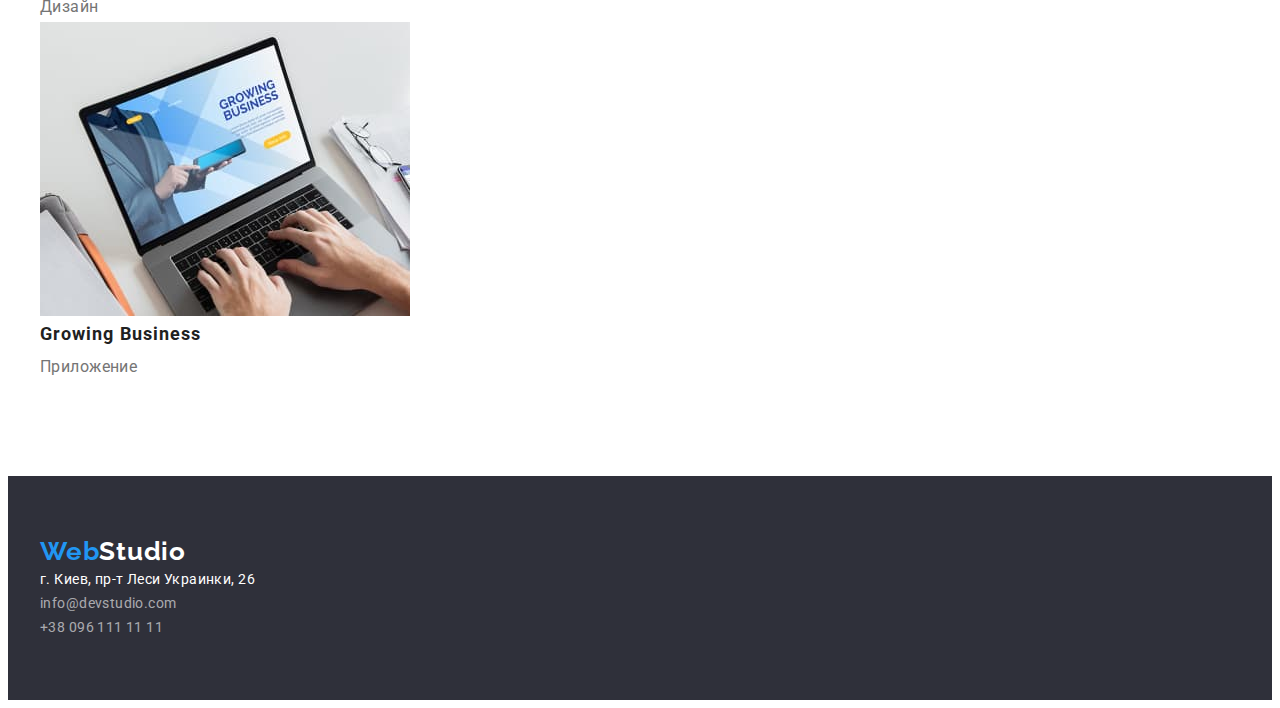
==== commit c15e1006: "hw3 day1" ====
--- a/portfolio.html
+++ b/portfolio.html
@@ -5,30 +5,34 @@
     <link rel="preconnect" href="https://fonts.googleapis.com">
     <link rel="preconnect" href="https://fonts.gstatic.com" crossorigin>
     <link href="https://fonts.googleapis.com/css2?family=Raleway:wght@700&family=Roboto:wght@400;500;700;900&display=swap" rel="stylesheet">
+    <link rel="stylesheet" href="https://cdnjs.cloudflare.com/ajax/libs/modern-normalize/1.1.0/modern-normalize.min.css" integrity="sha512-wpPYUAdjBVSE4KJnH1VR1HeZfpl1ub8YT/NKx4PuQ5NmX2tKuGu6U/JRp5y+Y8XG2tV+wKQpNHVUX03MfMFn9Q==" crossorigin="anonymous" referrerpolicy="no-referrer" />
     <meta charset="UTF-8">
     <meta http-equiv="X-UA-Compatible" content="IE=edge">
     <meta name="viewport" content="width=device-width, initial-scale=1.0">
     <title>Portfolio</title>
 </head>
 <body>
-<header class="header">
-        <a  class="link logo" href="index.html">Web<span class="header-logo-span">Studio</span></a>
-        <nav class="header-nav">
-            <ul class="list header-list">
-           <li class="header-item"><a href="index.html" class="link header-link ">Студия</a></li>
-           <li class="header-item"><a href="portfolio.html" class="link header-link current-link">Портфолио</a></li>
-           <li class="header-item"><a href="" class="link header-link">Контакты</a></li>
+    <header class="header">
+        <div class="container header-container">
+            <a  class="link logo" href="index.html">Web<span class="header-logo-span">Studio</span></a>
+            <nav class="header-nav">
+                <ul class="list header-list">
+            <li class="header-item"><a href="index.html" class="link header-link current-link  ">Студия</a></li>
+            <li class="header-item"><a href="portfolio.html" class="link header-link">Портфолио</a></li>
+            <li class="header-item"><a href="" class="link header-link">Контакты</a></li>
+                </ul>
+            </nav>
+            <ul class="list header-contact-list">
+                <li class="header-contact-item"><a href=" mailto:info@devstudio.com" class="link header-link">info@devstudio.com</a></li>
+                <li class="header-contact-item"><a href="tel:+380961111111" class="link header-link">+38 096 111 11 11</a></li>
             </ul>
-        </nav>
-        <ul class="list header-contact-list">
-            <li class="header-contact-item"><a href=" mailto:info@devstudio.com" class="link header-link">info@devstudio.com</a></li>
-            <li class="header-contact-item"><a href="tel:+380961111111" class="link header-link">+38 096 111 11 11</a></li>
-        </ul>
+        </div>
         
-</header>
+    </header>
 <main>
  <!--Портфолио-->
-    <section class="portfolio">
+    <section class="portfolio section">
+        <div class="container">
         <h1 class="visually-hidden">Нашы работы</h1>
         <ul class="list filter-list">
             <li class="filter-item"><button type="button" class="filter-button current-filter">Все</button></li>
@@ -103,11 +107,13 @@
                 </a>
             </li>
          </ul>
+        </div>
      </section>
 
 
 </main>
 <footer class="footer">
+    <div class="container">
     <a href="" class="link logo">Web<span class="footer-logo-span">Studio</span></a>
     <address class="footer-address">
         <ul class="list footer-list">
@@ -124,6 +130,7 @@
         </li>
         </ul>
       </address>
+    </div>
 </footer>
     
 </body>
--- a/css/styles.css
+++ b/css/styles.css
@@ -18,6 +18,16 @@
 line-height: 1.71;
 letter-spacing: 0.03em;
 color: var(--text-color);
+}
+p, h1, h2, h3, h4, h5, h6{
+    margin: 0;
+}
+ul{
+    margin: 0;
+    padding: 0;
+}
+img{
+    display: block;
 }
 .list{
     list-style: none;
@@ -44,10 +54,32 @@
     padding: 0;
     clip: rect(0 0 0 0);
     clip-path: inset(50%);
-    margin: -1px;}
+    margin: -1px;
+}
+
+.container{
+    width: 1200px;
+    padding-left: 15px;
+    padding-right: 15px;
+    margin: 0 auto;
+}
+.section{
+    padding-top: 94px;
+    padding-bottom: 94px;
+}
 
 
 /*--------HEADER-----------*/
+
+.header{
+    padding-top: 24px;
+    padding-bottom: 25px;
+}
+.header-container{
+    display: flex;
+    align-items: center;
+}
+    
 
 .logo {
 font-family: Raleway;
@@ -62,7 +94,21 @@
 }
 .header-list{
     color:var(--dark-text-color);
-}
+    display: flex;
+    margin-left: 93px;
+}
+.header-contact-list{
+display: flex;
+margin-left: auto;
+}
+.header-item:not(:last-child){
+    margin-right: 50px;
+}
+
+.header-contact-item:not(:first-child){
+    margin-left: 50px;
+}
+
 .header-link{
 font-weight: 500;
 line-height: 1.14;
@@ -78,6 +124,8 @@
 /*----------FOOTER---------*/
 .footer{
     background-color: var(--dark-background-color);
+    padding-top: 60px;
+    padding-bottom: 60px;
 }
 .footer-logo-span{
 color:var(--light-text-color);
@@ -97,6 +145,9 @@
 /*---------HERO--------*/
 .hero{
     background-color: var(--dark-background-color);
+    padding-bottom: 200px;
+    padding-top: 200px;
+    
 }
 .hero-title{
 font-weight: 900;
@@ -104,7 +155,14 @@
 line-height: 1.36;
 letter-spacing: 0.06em;
 text-transform: uppercase;
-color:var(--light-text-color)
+color:var(--light-text-color);
+margin-bottom: 40px;
+text-align: center;
+padding-left: 252px;
+padding-right: 252px;
+
+
+
 }
 .hero-button{
 font-weight: bold;
@@ -113,6 +171,13 @@
 letter-spacing: 0.06em;
 color: var(--light-text-color);
 background-color:var(--accent-color);
+min-width: 200px;
+min-height: 50px;
+padding: 10px 32px;
+
+
+
+
 }
 /*---------ABOUT----------*/
 
@@ -125,24 +190,61 @@
 color:var(--dark-text-color);
 }
 
+.about-list{
+    display: flex;
+}
+
+.about-item:not(:last-child){
+    margin-right: 30px;
+}
+
+.about-text{
+    max-width: 270px;
+    min-height: 75px;
+    margin-top: 10px;
+}
+
+
 /*----------WORK----------*/
 
 .section-title{
 font-size: 36px;
 line-height: 1.16;
 color:var(--dark-text-color);
-}
+margin-bottom: 50px;
+text-align: center;
+}
+
+.work-list{
+display: flex;
+}
+.work-item:not(:last-child){
+    margin-right: 30px;
+}
+
+
 /*---------TEAM------------*/
 .team{
     background-color: var(--gray-background-color);
 }
+.team-list{
+    display: flex;
+}
+.team-item:not(:last-child){
+    margin-right: 30px;
+}
 
 .team-item{
     background-color:var(--light-background-color);
+    padding-bottom: 30px;
+    text-align: center;
 }
 .team-people{
 font-weight: 500;
 color:var(--dark-text-color);
+margin-top: 30px;
+margin-bottom: 10px;
+
 }
 .team-position,
 .team-people {
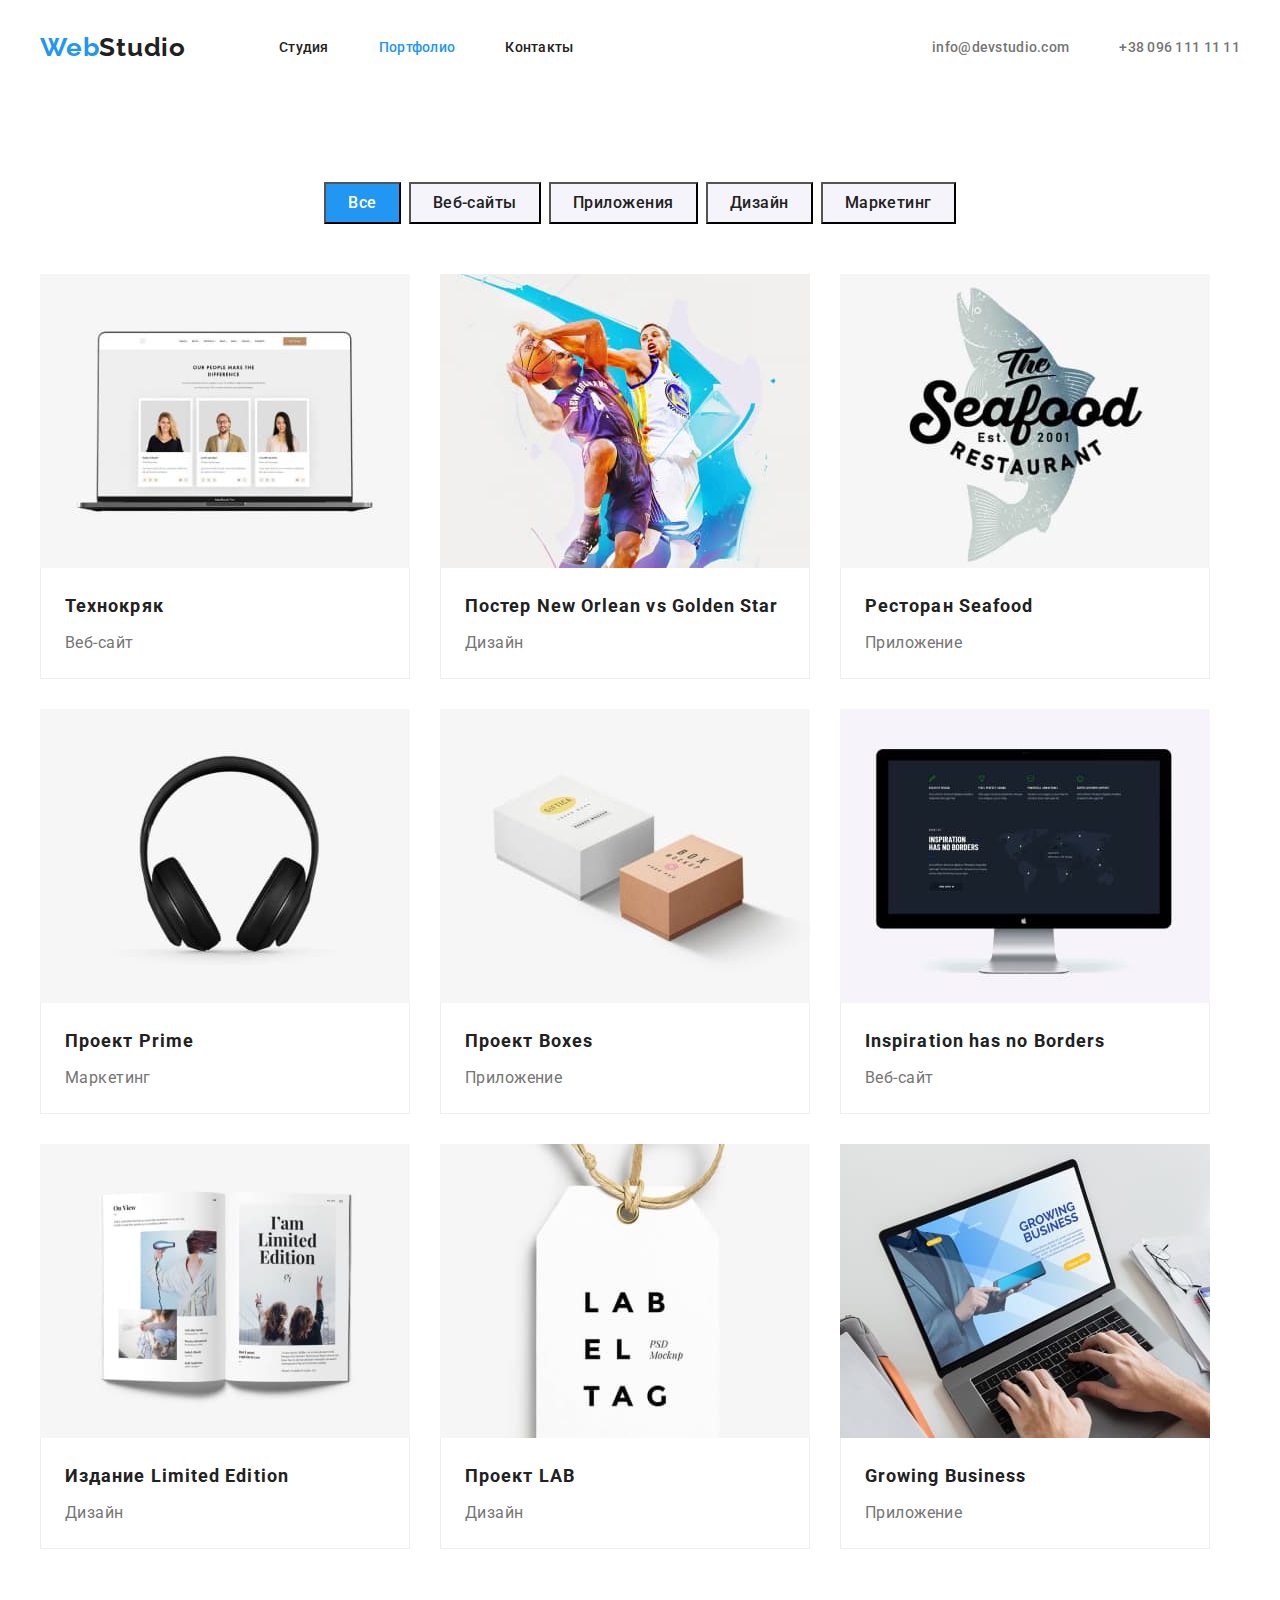
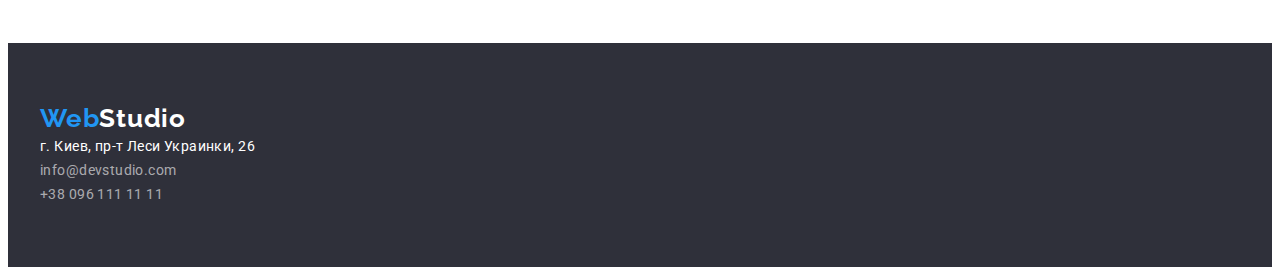
==== commit eb2ea297: "HW 3" ====
--- a/portfolio.html
+++ b/portfolio.html
@@ -17,8 +17,8 @@
             <a  class="link logo" href="index.html">Web<span class="header-logo-span">Studio</span></a>
             <nav class="header-nav">
                 <ul class="list header-list">
-            <li class="header-item"><a href="index.html" class="link header-link current-link  ">Студия</a></li>
-            <li class="header-item"><a href="portfolio.html" class="link header-link">Портфолио</a></li>
+            <li class="header-item"><a href="index.html" class="link header-link  ">Студия</a></li>
+            <li class="header-item"><a href="portfolio.html" class="link header-link current-link">Портфолио</a></li>
             <li class="header-item"><a href="" class="link header-link">Контакты</a></li>
                 </ul>
             </nav>
@@ -46,64 +46,82 @@
              <li class="portfolio-item">
                 <a href="" target="_blank" rel="noopener noreferrer" class="link">
                  <img src="./images/portfolio_img_1.jpg" alt="Ноутбук с изображением команды" width="370" height="294">
+                 <div class="portfolio-content">
                  <h2 class="portfolio-project-name">Технокряк</h2>
                  <p class="portfolio-project-class">Веб-сайт</p>
+                </div>
                 </a>
              </li>
              <li class="portfolio-item">
                 <a href="" target="_blank" rel="noopener noreferrer" class="link">
                 <img src="./images/portfolio_img_2.jpg" alt="Постер New Orlean vs Golden Star"  width="370" height="294">
+                <div class="portfolio-content">
                 <h2 class="portfolio-project-name">Постер New Orlean vs Golden Star</h2>
                 <p class="portfolio-project-class">Дизайн</p>
+                </div>
                 </a>
             </li>
             <li class="portfolio-item">
                 <a href="" target="_blank" rel="noopener noreferrer" class="link">
                 <img src="./images/portfolio_img_3.jpg" alt="Логотип ресторана Seafood" width="370" height="294">
+                <div class="portfolio-content">
                 <h2 class="portfolio-project-name">Ресторан Seafood</h2>
                 <p class="portfolio-project-class">Приложение</p>
+                </div>
                 </a>
             </li>
             <li class="portfolio-item">
                 <a href="" target="_blank" rel="noopener noreferrer" class="link">
                 <img src="./images/portfolio_img_4.jpg" alt="Наушники" width="370" height="294">
+                <div class="portfolio-content">
                 <h2 class="portfolio-project-name">Проект Prime</h2>
                 <p class="portfolio-project-class">Маркетинг</p>
+                </div>
                 </a>
             </li>
             <li class="portfolio-item">
                 <a href="" target="_blank" rel="noopener noreferrer" class="link">
                 <img src="./images/portfolio_img_5.jpg" alt="Коробки" width="370" height="294">
+                <div class="portfolio-content">
                 <h2 class="portfolio-project-name">Проект Boxes</h2>
                 <p class="portfolio-project-class">Приложение</p>
+                </div>
                 </a>
             </li>
             <li class="portfolio-item">
                 <a href="" target="_blank" rel="noopener noreferrer" class="link">
                 <img src="./images/portfolio_img_6.jpg" alt="Монитор с изображением Веб-сайта" width="370" height="294">
+                <div class="portfolio-content">
                 <h2 class="portfolio-project-name">Inspiration has no Borders</h2>
                 <p class="portfolio-project-class">Веб-сайт</p>
+                </div>
                 </a>
             </li>
             <li class="portfolio-item">
                 <a href="" target="_blank" rel="noopener noreferrer" class="link">
                 <img src="./images/portfolio_img_7.jpg" alt="Издание Limited Edition" width="370" height="294">
+                <div class="portfolio-content">
                 <h2 class="portfolio-project-name">Издание Limited Edition</h2>
                 <p class="portfolio-project-class">Дизайн</p>
+                </div>
                 </a>
             </li>
             <li class="portfolio-item">
                 <a href="" target="_blank" rel="noopener noreferrer" class="link">
                 <img src="./images/portfolio_img_8.jpg" alt="Етикетка с надписью LABEL TAG" width="370" height="294">
+                <div class="portfolio-content">
                 <h2 class="portfolio-project-name">Проект LAB</h2>
                 <p class="portfolio-project-class">Дизайн</p>
+                </div>
                 </a>
             </li>
             <li class="portfolio-item">
                 <a href="" target="_blank" rel="noopener noreferrer" class="link">
                 <img src="./images/portfolio_img_9.jpg" alt="Розробка приложения Growing Business" width="370" height="294">
+                <div class="portfolio-content">
                 <h2 class="portfolio-project-name">Growing Business</h2>
                 <p class="portfolio-project-class">Приложение</p>
+                </div>
                 </a>
             </li>
          </ul>
--- a/css/styles.css
+++ b/css/styles.css
@@ -130,6 +130,11 @@
 .footer-logo-span{
 color:var(--light-text-color);
 }
+.footer-list:not(:last-child){
+    margin-top: 20px;
+    padding-bottom: 9px;
+}
+
 .footer-link[target="_blank"]{
 color:var(--light-text-color)
 }
@@ -147,6 +152,7 @@
     background-color: var(--dark-background-color);
     padding-bottom: 200px;
     padding-top: 200px;
+    text-align: center;
     
 }
 .hero-title{
@@ -255,6 +261,14 @@
 
 /*--------------------PORTFOLIO-------------------*/
 
+.filter-list{
+    display: flex;
+    justify-content: center;
+    margin-bottom: 50px;
+}
+.filter-item:not(:last-child){
+    margin-right: 8px;
+}
 
 .filter-button{
 font-weight: 500;
@@ -263,6 +277,8 @@
 letter-spacing: 0.03em;
 color:var(--dark-text-color);
 background-color:var(--gray-background-color);
+min-width: 73px;
+padding: 6px 22px;
 }
 
 
@@ -273,17 +289,41 @@
 background-color:var(--accent-color);
 }
 
+.portfolio-list{
+    display: flex;
+    flex-wrap: wrap;
+    margin-right: -30px;
+    margin-bottom: -30px;
+}
+.portfolio-item{
+    width: calc(100 / 3 - 30px) ;
+    margin-right: 30px;
+    margin-bottom: 30px;
+}
+
+.portfolio-content{
+    border: 1px solid #eeeeee;
+    border-top: 0;
+    padding-top: 20px;
+    padding-bottom: 20px;
+    padding-left: 24px;
+    max-width: 370px;
+    
+    
+}
 
 .portfolio-project-name{
     font-size: 18px;
     line-height: 2;
     letter-spacing: 0.06em;
     color:var(--dark-text-color);
+    padding-bottom: 4px;
 }
 .portfolio-project-class{
     font-weight: normal;
     font-size: 16px;
     line-height: 1.875;
  
-}
-
+
+}
+
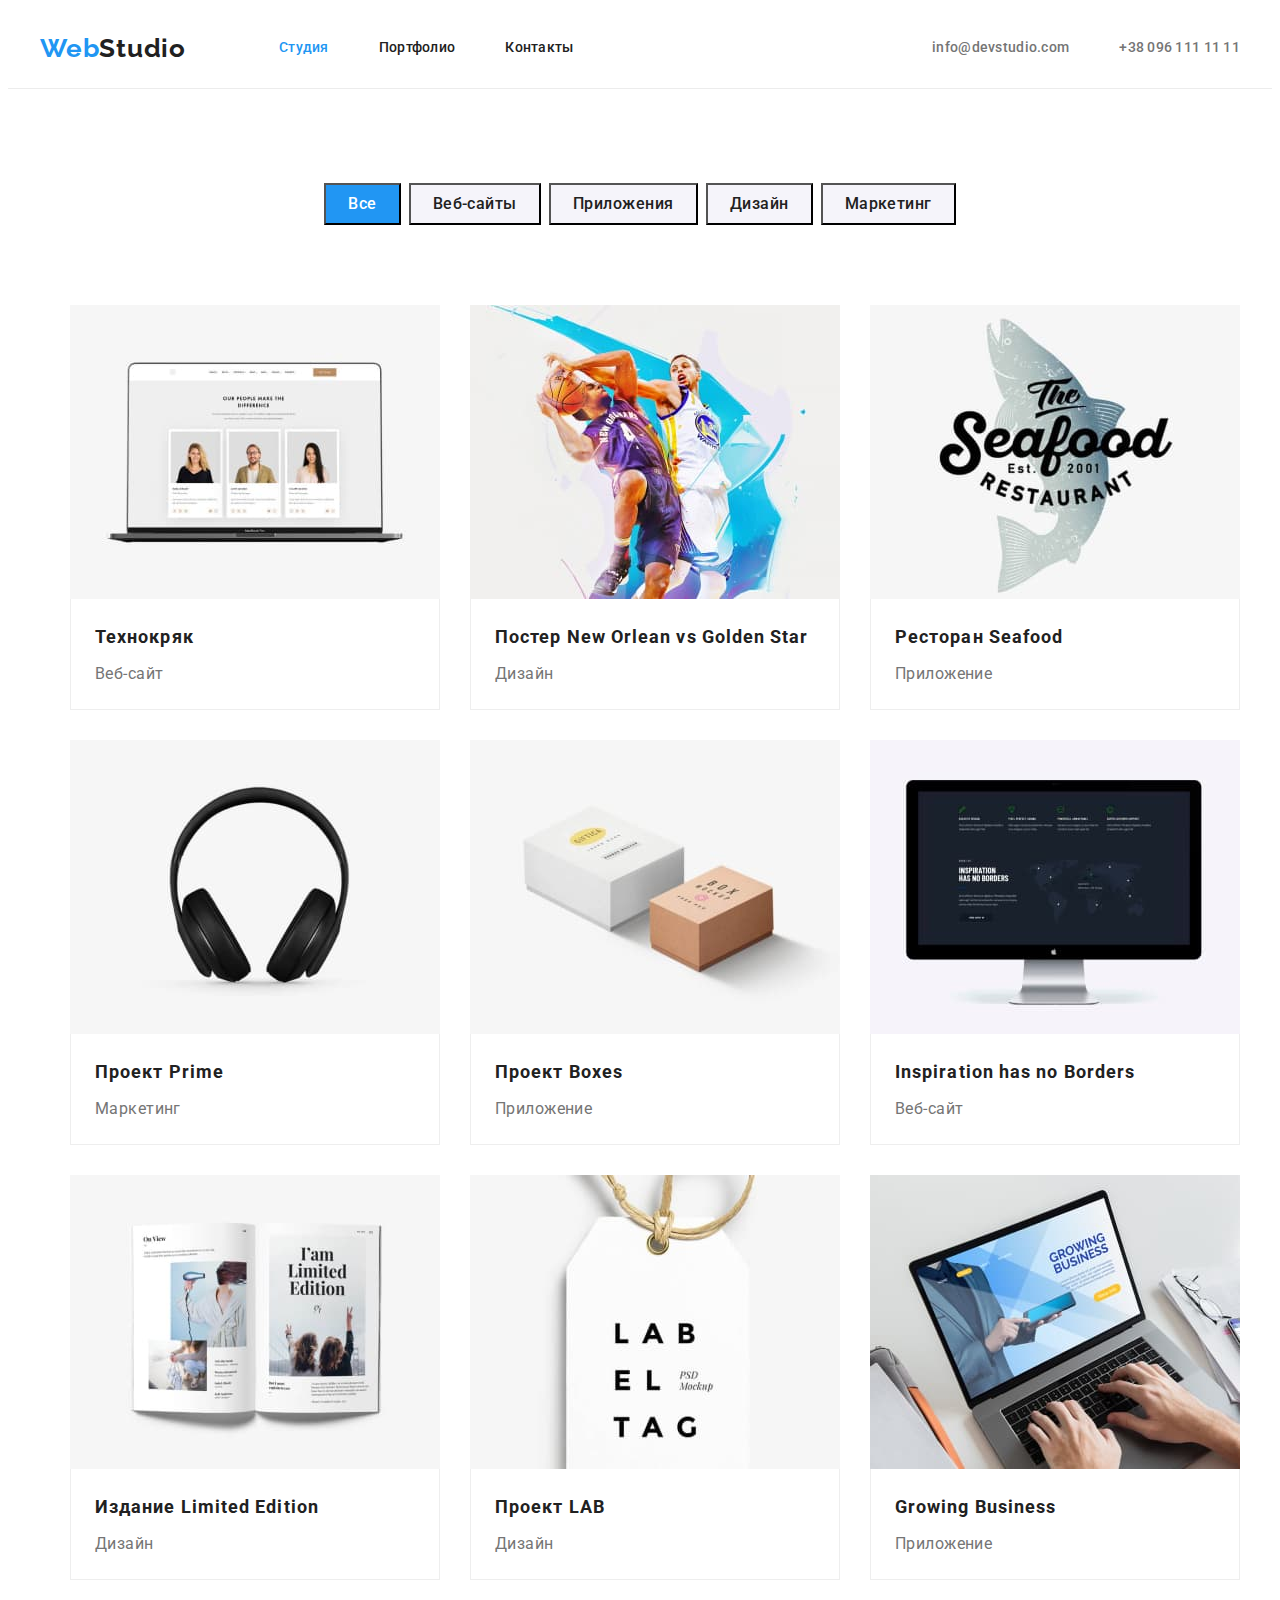
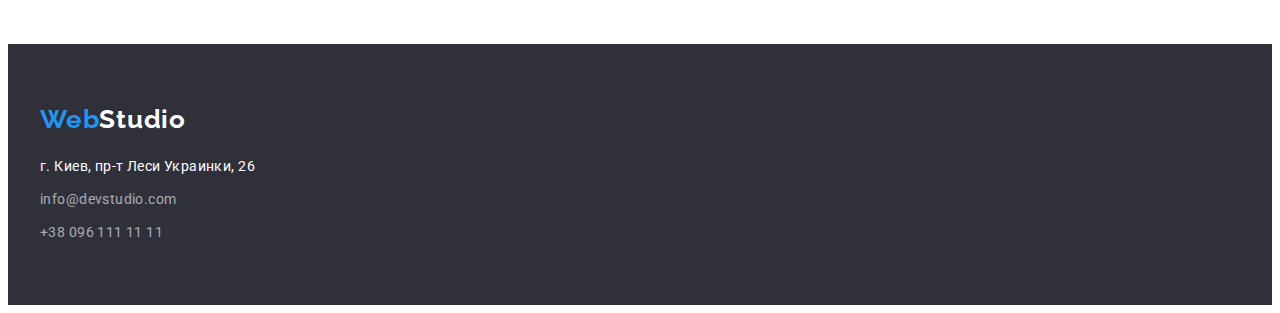
==== commit a59f19ad: "Доробив ДЗ 3" ====
--- a/portfolio.html
+++ b/portfolio.html
@@ -1,7 +1,6 @@
 <!DOCTYPE html>
 <html lang="ru">
 <head>
-    <link href="./css/styles.css" rel="stylesheet"> 
     <link rel="preconnect" href="https://fonts.googleapis.com">
     <link rel="preconnect" href="https://fonts.gstatic.com" crossorigin>
     <link href="https://fonts.googleapis.com/css2?family=Raleway:wght@700&family=Roboto:wght@400;500;700;900&display=swap" rel="stylesheet">
@@ -9,6 +8,7 @@
     <meta charset="UTF-8">
     <meta http-equiv="X-UA-Compatible" content="IE=edge">
     <meta name="viewport" content="width=device-width, initial-scale=1.0">
+    <link href="./css/styles.css" rel="stylesheet"> 
     <title>Portfolio</title>
 </head>
 <body>
@@ -17,8 +17,8 @@
             <a  class="link logo" href="index.html">Web<span class="header-logo-span">Studio</span></a>
             <nav class="header-nav">
                 <ul class="list header-list">
-            <li class="header-item"><a href="index.html" class="link header-link  ">Студия</a></li>
-            <li class="header-item"><a href="portfolio.html" class="link header-link current-link">Портфолио</a></li>
+            <li class="header-item"><a href="index.html" class="link header-link current-link  ">Студия</a></li>
+            <li class="header-item"><a href="portfolio.html" class="link header-link">Портфолио</a></li>
             <li class="header-item"><a href="" class="link header-link">Контакты</a></li>
                 </ul>
             </nav>
@@ -42,8 +42,8 @@
             <li class="filter-item"><button type="button" class="filter-button">Маркетинг</button></li>
         </ul>
 
-         <ul class="list portfolio-list">
-             <li class="portfolio-item">
+         <ul class="list portfolio-list card-set">
+             <li class="portfolio-item item">
                 <a href="" target="_blank" rel="noopener noreferrer" class="link">
                  <img src="./images/portfolio_img_1.jpg" alt="Ноутбук с изображением команды" width="370" height="294">
                  <div class="portfolio-content">
@@ -52,7 +52,7 @@
                 </div>
                 </a>
              </li>
-             <li class="portfolio-item">
+             <li class="portfolio-item item">
                 <a href="" target="_blank" rel="noopener noreferrer" class="link">
                 <img src="./images/portfolio_img_2.jpg" alt="Постер New Orlean vs Golden Star"  width="370" height="294">
                 <div class="portfolio-content">
@@ -61,7 +61,7 @@
                 </div>
                 </a>
             </li>
-            <li class="portfolio-item">
+            <li class="portfolio-item item">
                 <a href="" target="_blank" rel="noopener noreferrer" class="link">
                 <img src="./images/portfolio_img_3.jpg" alt="Логотип ресторана Seafood" width="370" height="294">
                 <div class="portfolio-content">
@@ -70,7 +70,7 @@
                 </div>
                 </a>
             </li>
-            <li class="portfolio-item">
+            <li class="portfolio-item item">
                 <a href="" target="_blank" rel="noopener noreferrer" class="link">
                 <img src="./images/portfolio_img_4.jpg" alt="Наушники" width="370" height="294">
                 <div class="portfolio-content">
@@ -79,7 +79,7 @@
                 </div>
                 </a>
             </li>
-            <li class="portfolio-item">
+            <li class="portfolio-item item">
                 <a href="" target="_blank" rel="noopener noreferrer" class="link">
                 <img src="./images/portfolio_img_5.jpg" alt="Коробки" width="370" height="294">
                 <div class="portfolio-content">
@@ -88,7 +88,7 @@
                 </div>
                 </a>
             </li>
-            <li class="portfolio-item">
+            <li class="portfolio-item item">
                 <a href="" target="_blank" rel="noopener noreferrer" class="link">
                 <img src="./images/portfolio_img_6.jpg" alt="Монитор с изображением Веб-сайта" width="370" height="294">
                 <div class="portfolio-content">
@@ -97,7 +97,7 @@
                 </div>
                 </a>
             </li>
-            <li class="portfolio-item">
+            <li class="portfolio-item item">
                 <a href="" target="_blank" rel="noopener noreferrer" class="link">
                 <img src="./images/portfolio_img_7.jpg" alt="Издание Limited Edition" width="370" height="294">
                 <div class="portfolio-content">
@@ -106,7 +106,7 @@
                 </div>
                 </a>
             </li>
-            <li class="portfolio-item">
+            <li class="portfolio-item item">
                 <a href="" target="_blank" rel="noopener noreferrer" class="link">
                 <img src="./images/portfolio_img_8.jpg" alt="Етикетка с надписью LABEL TAG" width="370" height="294">
                 <div class="portfolio-content">
@@ -115,7 +115,7 @@
                 </div>
                 </a>
             </li>
-            <li class="portfolio-item">
+            <li class="portfolio-item item">
                 <a href="" target="_blank" rel="noopener noreferrer" class="link">
                 <img src="./images/portfolio_img_9.jpg" alt="Розробка приложения Growing Business" width="370" height="294">
                 <div class="portfolio-content">
@@ -131,7 +131,7 @@
 
 </main>
 <footer class="footer">
-    <div class="container">
+    <div class="container footer-container">
     <a href="" class="link logo">Web<span class="footer-logo-span">Studio</span></a>
     <address class="footer-address">
         <ul class="list footer-list">
--- a/css/styles.css
+++ b/css/styles.css
@@ -28,6 +28,8 @@
 }
 img{
     display: block;
+    width: 100%;
+    height: auto;
 }
 .list{
     list-style: none;
@@ -63,18 +65,34 @@
     padding-right: 15px;
     margin: 0 auto;
 }
+
 .section{
     padding-top: 94px;
     padding-bottom: 94px;
 }
+.card-set{
+    display: flex;
+    flex-wrap: wrap;
+    margin-right: -30px;
+    margin-bottom: -30px;
+}
+
+.item{
+    margin-top: 30px;
+    margin-left: 30px;
+}
 
 
 /*--------HEADER-----------*/
-
 .header{
-    padding-top: 24px;
-    padding-bottom: 25px;
-}
+    border-bottom: 1px solid #ECECEC;
+}
+
+.header .logo{
+    margin-right: 93px;
+}
+
+
 .header-container{
     display: flex;
     align-items: center;
@@ -95,11 +113,12 @@
 .header-list{
     color:var(--dark-text-color);
     display: flex;
-    margin-left: 93px;
+    
 }
 .header-contact-list{
 display: flex;
 margin-left: auto;
+align-items: center;
 }
 .header-item:not(:last-child){
     margin-right: 50px;
@@ -113,6 +132,10 @@
 font-weight: 500;
 line-height: 1.14;
 letter-spacing: 0.02em;
+padding-top: 32px;
+padding-bottom: 32px;
+display: flex;
+align-items: center;
 
 }
 .header-link:hover,
@@ -127,12 +150,19 @@
     padding-top: 60px;
     padding-bottom: 60px;
 }
+.footer-container{
+    display: flex;
+    flex-direction: column;
+}
+.footer .logo{
+    margin-bottom: 20px;
+}
+
 .footer-logo-span{
 color:var(--light-text-color);
 }
-.footer-list:not(:last-child){
-    margin-top: 20px;
-    padding-bottom: 9px;
+.footer-item:not(:last-child){
+  margin-bottom: 9px;
 }
 
 .footer-link[target="_blank"]{
@@ -164,8 +194,10 @@
 color:var(--light-text-color);
 margin-bottom: 40px;
 text-align: center;
-padding-left: 252px;
-padding-right: 252px;
+max-width: 700px;
+margin-left: auto;
+margin-right: auto;
+
 
 
 
@@ -177,8 +209,6 @@
 letter-spacing: 0.06em;
 color: var(--light-text-color);
 background-color:var(--accent-color);
-min-width: 200px;
-min-height: 50px;
 padding: 10px 32px;
 
 
@@ -186,6 +216,10 @@
 
 }
 /*---------ABOUT----------*/
+
+.about{
+padding-bottom: 0;
+}
 
 
 .about-title{
@@ -194,21 +228,22 @@
 letter-spacing: 0.03em;
 text-transform: uppercase;
 color:var(--dark-text-color);
+margin-bottom: 10px;
 }
 
 .about-list{
     display: flex;
 }
 
-.about-item:not(:last-child){
-    margin-right: 30px;
-}
-
-.about-text{
-    max-width: 270px;
-    min-height: 75px;
-    margin-top: 10px;
-}
+.about-item{
+    flex-basis: calc(100% / 4 - 30px);
+}
+
+
+
+
+
+
 
 
 /*----------WORK----------*/
@@ -224,9 +259,10 @@
 .work-list{
 display: flex;
 }
-.work-item:not(:last-child){
-    margin-right: 30px;
-}
+.work-item{
+    flex-basis: calc(100% / 3 - 30px);
+}
+
 
 
 /*---------TEAM------------*/
@@ -236,19 +272,22 @@
 .team-list{
     display: flex;
 }
-.team-item:not(:last-child){
-    margin-right: 30px;
-}
+
 
 .team-item{
     background-color:var(--light-background-color);
-    padding-bottom: 30px;
     text-align: center;
-}
+    flex-basis: calc(100% / 4 - 30px);
+}
+
+.teem-content{
+padding: 30px;
+}
+
+
 .team-people{
 font-weight: 500;
 color:var(--dark-text-color);
-margin-top: 30px;
 margin-bottom: 10px;
 
 }
@@ -289,16 +328,10 @@
 background-color:var(--accent-color);
 }
 
-.portfolio-list{
-    display: flex;
-    flex-wrap: wrap;
-    margin-right: -30px;
-    margin-bottom: -30px;
-}
+
+
 .portfolio-item{
     width: calc(100 / 3 - 30px) ;
-    margin-right: 30px;
-    margin-bottom: 30px;
 }
 
 .portfolio-content{
@@ -307,7 +340,8 @@
     padding-top: 20px;
     padding-bottom: 20px;
     padding-left: 24px;
-    max-width: 370px;
+    padding-right: 24px;
+   
     
     
 }
@@ -317,7 +351,7 @@
     line-height: 2;
     letter-spacing: 0.06em;
     color:var(--dark-text-color);
-    padding-bottom: 4px;
+    margin-bottom: 4px;
 }
 .portfolio-project-class{
     font-weight: normal;
